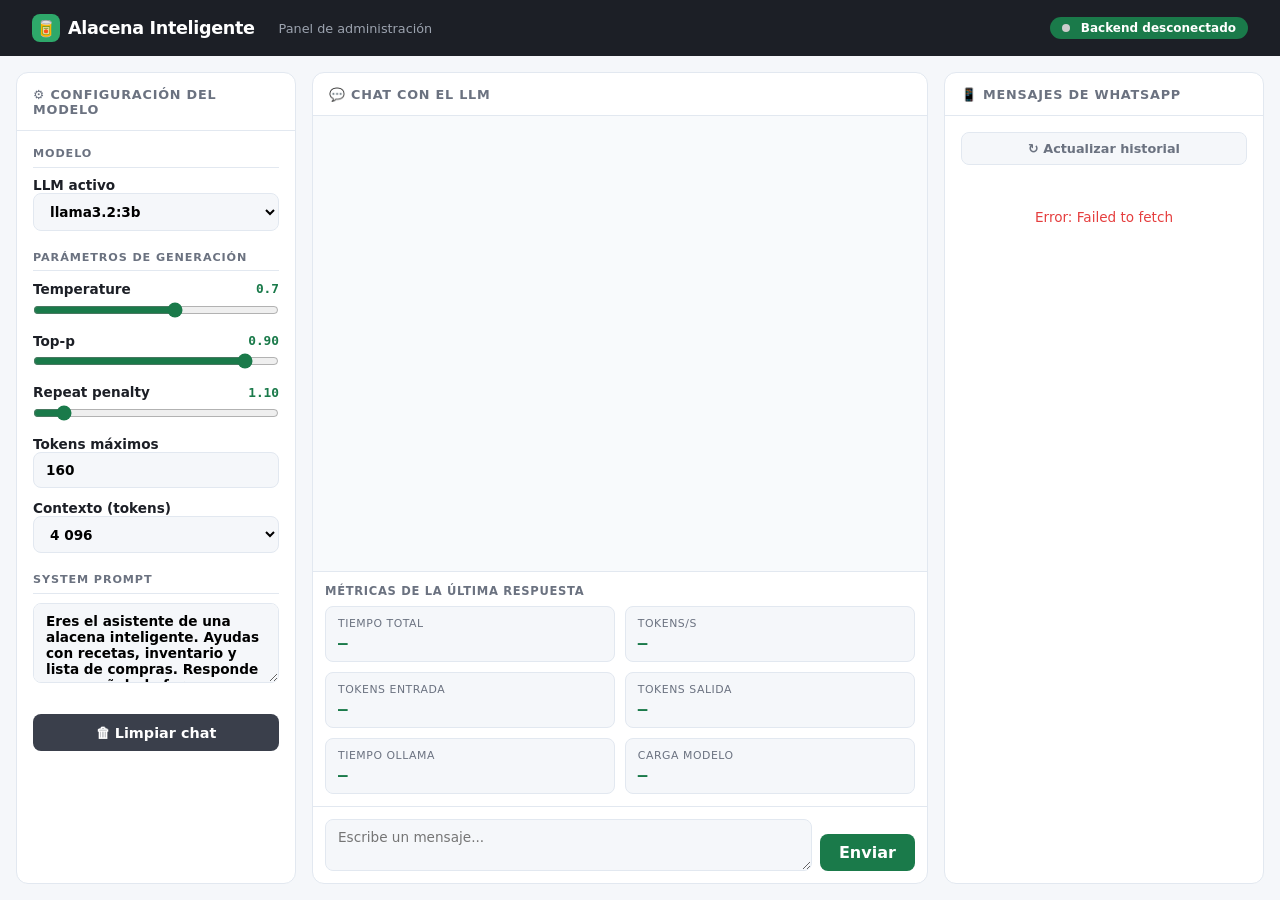
==== frontend/admin.html @ 69318271 "fronted" ====
<!DOCTYPE html>
<html lang="es">
<head>
  <meta charset="UTF-8" />
  <meta name="viewport" content="width=device-width, initial-scale=1.0" />
  <title>Alacena Inteligente — Panel Admin</title>
  <style>
    :root {
      --verde: #1a7a4a;
      --verde-claro: #e6f4ed;
      --verde-mid: #2ea86a;
      --gris-oscuro: #1c1f26;
      --gris-medio: #3a3f4b;
      --gris-borde: #e2e8f0;
      --fondo: #f5f7fa;
      --blanco: #ffffff;
      --texto: #1c1f26;
      --muted: #6b7280;
      --rojo: #e53e3e;
      --amarillo: #f6ad55;
      --azul: #3b82f6;
      --font: 'Segoe UI', system-ui, sans-serif;
      --mono: 'Cascadia Code', 'Consolas', monospace;
    }

    * { box-sizing: border-box; margin: 0; padding: 0; }

    body {
      font-family: var(--font);
      background: var(--fondo);
      color: var(--texto);
      min-height: 100vh;
    }

    /* ── HEADER ── */
    header {
      background: var(--gris-oscuro);
      color: #fff;
      padding: 0 2rem;
      height: 56px;
      display: flex;
      align-items: center;
      gap: 1rem;
      position: sticky;
      top: 0;
      z-index: 100;
    }

    .logo {
      font-size: 1.1rem;
      font-weight: 700;
      letter-spacing: -.02em;
      display: flex;
      align-items: center;
      gap: .5rem;
    }

    .logo-icon {
      width: 28px;
      height: 28px;
      background: var(--verde-mid);
      border-radius: 8px;
      display: flex;
      align-items: center;
      justify-content: center;
      font-size: 16px;
    }

    .header-badge {
      margin-left: auto;
      font-size: .75rem;
      background: var(--verde);
      padding: .25rem .75rem;
      border-radius: 20px;
      font-weight: 600;
    }

    /* ── LAYOUT ── */
    .shell {
      display: grid;
      grid-template-columns: 280px 1fr 320px;
      gap: 1rem;
      padding: 1rem;
      max-width: 1600px;
      margin: 0 auto;
      min-height: calc(100vh - 56px);
    }

    /* ── PANEL GENÉRICO ── */
    .panel {
      background: var(--blanco);
      border: 1px solid var(--gris-borde);
      border-radius: 12px;
      overflow: hidden;
      display: flex;
      flex-direction: column;
    }

    .panel-header {
      padding: .85rem 1rem;
      border-bottom: 1px solid var(--gris-borde);
      font-size: .8rem;
      font-weight: 700;
      text-transform: uppercase;
      letter-spacing: .06em;
      color: var(--muted);
      display: flex;
      align-items: center;
      gap: .5rem;
    }

    .panel-body { padding: 1rem; flex: 1; overflow-y: auto; }

    /* ── CONFIGURACIÓN ── */
    .config-section { margin-bottom: 1.25rem; }

    .config-section h3 {
      font-size: .7rem;
      text-transform: uppercase;
      letter-spacing: .08em;
      color: var(--muted);
      margin-bottom: .6rem;
      padding-bottom: .4rem;
      border-bottom: 1px solid var(--gris-borde);
    }

    label {
      display: block;
      margin-bottom: .75rem;
      font-size: .85rem;
      font-weight: 600;
    }

    .label-row {
      display: flex;
      justify-content: space-between;
      align-items: center;
      margin-bottom: .3rem;
    }

    .label-val {
      font-family: var(--mono);
      font-size: .8rem;
      color: var(--verde);
      font-weight: 700;
    }

    input[type="range"] {
      width: 100%;
      accent-color: var(--verde);
      cursor: pointer;
    }

    select, input[type="number"], textarea {
      width: 100%;
      padding: .55rem .75rem;
      border: 1px solid var(--gris-borde);
      border-radius: 8px;
      font: inherit;
      font-size: .85rem;
      background: var(--fondo);
    }

    select:focus, input:focus, textarea:focus {
      outline: 2px solid var(--verde);
      outline-offset: 1px;
    }

    textarea { resize: vertical; min-height: 80px; }

    .btn {
      width: 100%;
      padding: .65rem;
      border: none;
      border-radius: 8px;
      font: inherit;
      font-size: .9rem;
      font-weight: 700;
      cursor: pointer;
      transition: opacity .15s;
    }
    .btn:disabled { opacity: .5; cursor: not-allowed; }
    .btn-green { background: var(--verde); color: #fff; }
    .btn-dark  { background: var(--gris-medio); color: #fff; margin-top: .5rem; }
    .btn:not(:disabled):hover { opacity: .88; }

    /* ── CHAT ── */
    .chat-area {
      flex: 1;
      overflow-y: auto;
      padding: .75rem;
      background: #f8fafc;
      display: flex;
      flex-direction: column;
      gap: .75rem;
      min-height: 400px;
    }

    .bubble {
      max-width: 85%;
      padding: .7rem 1rem;
      border-radius: 12px;
      font-size: .9rem;
      line-height: 1.5;
      white-space: pre-wrap;
    }

    .bubble-user {
      align-self: flex-end;
      background: var(--verde);
      color: #fff;
      border-bottom-right-radius: 4px;
    }

    .bubble-assistant {
      align-self: flex-start;
      background: var(--blanco);
      border: 1px solid var(--gris-borde);
      border-bottom-left-radius: 4px;
    }

    .bubble-error {
      align-self: flex-start;
      background: #fff5f5;
      border: 1px solid #fed7d7;
      color: var(--rojo);
    }

    .bubble-label {
      font-size: .7rem;
      font-weight: 700;
      margin-bottom: .3rem;
      opacity: .7;
    }

    .chat-form {
      padding: .75rem;
      border-top: 1px solid var(--gris-borde);
      display: flex;
      gap: .5rem;
    }

    .chat-form textarea {
      flex: 1;
      min-height: 44px;
      max-height: 120px;
    }

    .chat-form button {
      align-self: flex-end;
      padding: .55rem 1.2rem;
      border: none;
      border-radius: 8px;
      background: var(--verde);
      color: #fff;
      font: inherit;
      font-weight: 700;
      cursor: pointer;
      white-space: nowrap;
    }
    .chat-form button:disabled { opacity: .5; cursor: not-allowed; }

    /* ── MÉTRICAS ── */
    .metrics-grid {
      display: grid;
      grid-template-columns: 1fr 1fr;
      gap: .6rem;
      margin-top: .5rem;
    }

    .metric-card {
      background: var(--fondo);
      border: 1px solid var(--gris-borde);
      border-radius: 8px;
      padding: .6rem .75rem;
    }

    .metric-label {
      font-size: .68rem;
      text-transform: uppercase;
      letter-spacing: .05em;
      color: var(--muted);
      margin-bottom: .2rem;
    }

    .metric-val {
      font-family: var(--mono);
      font-size: 1rem;
      font-weight: 700;
      color: var(--verde);
    }

    /* ── WHATSAPP PANEL ── */
    .wa-list {
      display: flex;
      flex-direction: column;
      gap: .6rem;
    }

    .wa-item {
      border: 1px solid var(--gris-borde);
      border-radius: 10px;
      overflow: hidden;
      font-size: .83rem;
    }

    .wa-user {
      background: var(--verde-claro);
      padding: .55rem .75rem;
      border-bottom: 1px solid var(--gris-borde);
    }

    .wa-user strong { color: var(--verde); font-size: .7rem; text-transform: uppercase; letter-spacing: .05em; }

    .wa-bot {
      background: var(--blanco);
      padding: .55rem .75rem;
      color: var(--muted);
      line-height: 1.4;
    }

    .wa-bot strong { color: var(--azul); font-size: .7rem; text-transform: uppercase; letter-spacing: .05em; display: block; margin-bottom: .2rem; }

    .wa-empty {
      text-align: center;
      color: var(--muted);
      font-size: .85rem;
      padding: 2rem 1rem;
    }

    .wa-refresh {
      width: 100%;
      padding: .5rem;
      border: 1px solid var(--gris-borde);
      border-radius: 8px;
      background: var(--fondo);
      font: inherit;
      font-size: .8rem;
      cursor: pointer;
      margin-bottom: .75rem;
      font-weight: 600;
      color: var(--muted);
    }
    .wa-refresh:hover { background: var(--verde-claro); color: var(--verde); }

    .status-dot {
      width: 8px;
      height: 8px;
      border-radius: 50%;
      background: #ccc;
      display: inline-block;
      margin-right: .4rem;
    }
    .status-dot.on { background: #48bb78; }

    .thinking {
      align-self: flex-start;
      font-size: .8rem;
      color: var(--muted);
      padding: .5rem .75rem;
      background: var(--blanco);
      border: 1px solid var(--gris-borde);
      border-radius: 12px;
      border-bottom-left-radius: 4px;
      animation: pulse 1.2s ease-in-out infinite;
    }

    @keyframes pulse { 0%,100%{opacity:1} 50%{opacity:.4} }

    @media (max-width: 1100px) {
      .shell { grid-template-columns: 240px 1fr; }
      .wa-panel { display: none; }
    }
    @media (max-width: 720px) {
      .shell { grid-template-columns: 1fr; }
      .config-panel { display: none; }
    }
  </style>
</head>
<body>

<header>
  <div class="logo">
    <div class="logo-icon">🥫</div>
    Alacena Inteligente
  </div>
  <span style="font-size:.8rem;color:#9ca3af;margin-left:.5rem;">Panel de administración</span>
  <div class="header-badge">
    <span class="status-dot on" id="statusDot"></span>
    <span id="statusText">Conectado</span>
  </div>
</header>

<div class="shell">

  <!-- ── COL 1: CONFIGURACIÓN ── -->
  <div class="panel config-panel">
    <div class="panel-header">⚙️ Configuración del modelo</div>
    <div class="panel-body">

      <div class="config-section">
        <h3>Modelo</h3>
        <label>
          LLM activo
          <select id="model">
            <option value="llama3.2:3b">llama3.2:3b</option>
            <option value="gemma3:4b">gemma3:4b</option>
            <option value="qwen2.5:7b">qwen2.5:7b</option>
            <option value="mistral:7b">mistral:7b</option>
            <option value="phi4-mini">phi4-mini</option>
            <option value="tinyllama:1.1b-chat-v1-q8_0">tinyllama 1.1b</option>
          </select>
        </label>
      </div>

      <div class="config-section">
        <h3>Parámetros de generación</h3>

        <label>
          <div class="label-row">
            <span>Temperature</span>
            <span class="label-val" id="tempVal">0.7</span>
          </div>
          <input type="range" id="temperature" min="0" max="1.2" step="0.05" value="0.7"
            oninput="document.getElementById('tempVal').textContent=parseFloat(this.value).toFixed(2)">
        </label>

        <label>
          <div class="label-row">
            <span>Top-p</span>
            <span class="label-val" id="topPVal">0.90</span>
          </div>
          <input type="range" id="top_p" min="0.1" max="1" step="0.05" value="0.9"
            oninput="document.getElementById('topPVal').textContent=parseFloat(this.value).toFixed(2)">
        </label>

        <label>
          <div class="label-row">
            <span>Repeat penalty</span>
            <span class="label-val" id="rpVal">1.10</span>
          </div>
          <input type="range" id="repeat_penalty" min="1" max="2" step="0.05" value="1.1"
            oninput="document.getElementById('rpVal').textContent=parseFloat(this.value).toFixed(2)">
        </label>

        <label>
          Tokens máximos
          <input type="number" id="num_predict" min="20" max="1000" step="10" value="160">
        </label>

        <label>
          Contexto (tokens)
          <select id="num_ctx">
            <option value="2048">2 048</option>
            <option value="4096" selected>4 096</option>
            <option value="8192">8 192</option>
          </select>
        </label>
      </div>

      <div class="config-section">
        <h3>System prompt</h3>
        <label>
          <textarea id="system_prompt">Eres el asistente de una alacena inteligente. Ayudas con recetas, inventario y lista de compras. Responde en español, de forma amigable y concisa.</textarea>
        </label>
      </div>

      <button class="btn btn-dark" onclick="clearChat()">🗑 Limpiar chat</button>
    </div>
  </div>

  <!-- ── COL 2: CHAT ── -->
  <div class="panel">
    <div class="panel-header">💬 Chat con el LLM</div>

    <div class="chat-area" id="chatArea"></div>

    <!-- MÉTRICAS -->
    <div style="padding:.75rem;border-top:1px solid var(--gris-borde);">
      <div style="font-size:.72rem;font-weight:700;text-transform:uppercase;letter-spacing:.06em;color:var(--muted);margin-bottom:.5rem;">Métricas de la última respuesta</div>
      <div class="metrics-grid" id="metricsGrid">
        <div class="metric-card"><div class="metric-label">Tiempo total</div><div class="metric-val" id="m-total">—</div></div>
        <div class="metric-card"><div class="metric-label">Tokens/s</div><div class="metric-val" id="m-tps">—</div></div>
        <div class="metric-card"><div class="metric-label">Tokens entrada</div><div class="metric-val" id="m-in">—</div></div>
        <div class="metric-card"><div class="metric-label">Tokens salida</div><div class="metric-val" id="m-out">—</div></div>
        <div class="metric-card"><div class="metric-label">Tiempo Ollama</div><div class="metric-val" id="m-ollama">—</div></div>
        <div class="metric-card"><div class="metric-label">Carga modelo</div><div class="metric-val" id="m-load">—</div></div>
      </div>
    </div>

    <form class="chat-form" id="chatForm">
      <textarea id="msgInput" placeholder="Escribe un mensaje..." rows="2"></textarea>
      <button type="submit" id="sendBtn">Enviar</button>
    </form>
  </div>

  <!-- ── COL 3: WHATSAPP ── -->
  <div class="panel wa-panel">
    <div class="panel-header">📱 Mensajes de WhatsApp</div>
    <div class="panel-body">
      <button class="wa-refresh" onclick="loadWhatsappHistory()">↻ Actualizar historial</button>
      <div class="wa-list" id="waList">
        <div class="wa-empty">Cargando mensajes...</div>
      </div>
    </div>
  </div>

</div>

<script>
const BACKEND = 'http://127.0.0.1:8000';

// ── CHAT ──────────────────────────────────────────────
const chatArea = document.getElementById('chatArea');
const sendBtn  = document.getElementById('sendBtn');
const chatForm = document.getElementById('chatForm');
const msgInput = document.getElementById('msgInput');

function addBubble(role, text, type) {
  const wrap = document.createElement('div');
  wrap.className = `bubble bubble-${type}`;
  const label = document.createElement('div');
  label.className = 'bubble-label';
  label.textContent = role;
  wrap.appendChild(label);
  wrap.appendChild(document.createTextNode(text));
  chatArea.appendChild(wrap);
  chatArea.scrollTop = chatArea.scrollHeight;
  return wrap;
}

function addThinking() {
  const el = document.createElement('div');
  el.className = 'thinking';
  el.textContent = 'Generando respuesta...';
  el.id = 'thinking';
  chatArea.appendChild(el);
  chatArea.scrollTop = chatArea.scrollHeight;
}

function removeThinking() {
  const el = document.getElementById('thinking');
  if (el) el.remove();
}

function updateMetrics(m) {
  document.getElementById('m-total').textContent  = m.wall_time_s.toFixed(2) + ' s';
  document.getElementById('m-tps').textContent    = m.tokens_per_second.toFixed(1);
  document.getElementById('m-in').textContent     = m.prompt_eval_count;
  document.getElementById('m-out').textContent    = m.eval_count;
  document.getElementById('m-ollama').textContent = m.total_duration_s.toFixed(2) + ' s';
  document.getElementById('m-load').textContent   = m.load_duration_s.toFixed(2) + ' s';
}

function getConfig() {
  return {
    model:          document.getElementById('model').value,
    temperature:    parseFloat(document.getElementById('temperature').value),
    top_p:          parseFloat(document.getElementById('top_p').value),
    num_predict:    parseInt(document.getElementById('num_predict').value),
    num_ctx:        parseInt(document.getElementById('num_ctx').value),
    repeat_penalty: parseFloat(document.getElementById('repeat_penalty').value),
    system_prompt:  document.getElementById('system_prompt').value,
  };
}

chatForm.addEventListener('submit', async (e) => {
  e.preventDefault();
  const msg = msgInput.value.trim();
  if (!msg) return;

  addBubble('Tú', msg, 'user');
  msgInput.value = '';
  sendBtn.disabled = true;
  sendBtn.textContent = '...';
  addThinking();

  try {
    const res = await fetch(`${BACKEND}/chat`, {
      method: 'POST',
      headers: { 'Content-Type': 'application/json' },
      body: JSON.stringify({ message: msg, ...getConfig() })
    });

    const data = await res.json();
    removeThinking();

    if (!res.ok) throw new Error(data.detail || 'Error del backend');

    addBubble(`Modelo (${data.model})`, data.reply, 'assistant');
    updateMetrics(data.metrics);

  } catch (err) {
    removeThinking();
    addBubble('Error', err.message, 'error');
  } finally {
    sendBtn.disabled = false;
    sendBtn.textContent = 'Enviar';
  }
});

msgInput.addEventListener('keydown', (e) => {
  if (e.key === 'Enter' && !e.shiftKey) {
    e.preventDefault();
    chatForm.dispatchEvent(new Event('submit'));
  }
});

function clearChat() {
  chatArea.innerHTML = '';
}

// ── WHATSAPP HISTORIAL ────────────────────────────────
async function loadWhatsappHistory() {
  const list = document.getElementById('waList');
  list.innerHTML = '<div class="wa-empty">Cargando...</div>';

  try {
    const res  = await fetch(`${BACKEND}/chat/historial`);
    const data = await res.json();

    if (!data.mensajes || data.mensajes.length === 0) {
      list.innerHTML = '<div class="wa-empty">No hay mensajes de WhatsApp aún.</div>';
      return;
    }

    list.innerHTML = '';
    // Mostrar los últimos 20 mensajes, más recientes primero
    const msgs = [...data.mensajes].reverse().slice(0, 20);
    msgs.forEach(m => {
      const item = document.createElement('div');
      item.className = 'wa-item';
      item.innerHTML = `
        <div class="wa-user">
          <strong>👤 Usuario</strong>
          <div style="margin-top:.2rem">${escHtml(m.mensaje)}</div>
        </div>
        <div class="wa-bot">
          <strong>🤖 Bot</strong>
          ${m.respuesta ? escHtml(m.respuesta) : '<em style="opacity:.5">Sin respuesta registrada</em>'}
        </div>
      `;
      list.appendChild(item);
    });

  } catch (err) {
    list.innerHTML = `<div class="wa-empty" style="color:var(--rojo)">Error: ${err.message}</div>`;
  }
}

function escHtml(t) {
  return String(t)
    .replace(/&/g,'&amp;').replace(/</g,'&lt;')
    .replace(/>/g,'&gt;').replace(/\n/g,'<br>');
}

// ── INIT ──────────────────────────────────────────────
loadWhatsappHistory();
setInterval(loadWhatsappHistory, 15000); // refresca cada 15s

// Verificar conexión con backend
async function checkStatus() {
  const dot  = document.getElementById('statusDot');
  const text = document.getElementById('statusText');
  try {
    await fetch(`${BACKEND}/`);
    dot.classList.add('on');
    text.textContent = 'Backend conectado';
  } catch {
    dot.classList.remove('on');
    text.textContent = 'Backend desconectado';
  }
}
checkStatus();
setInterval(checkStatus, 10000);
</script>
</body>
</html>
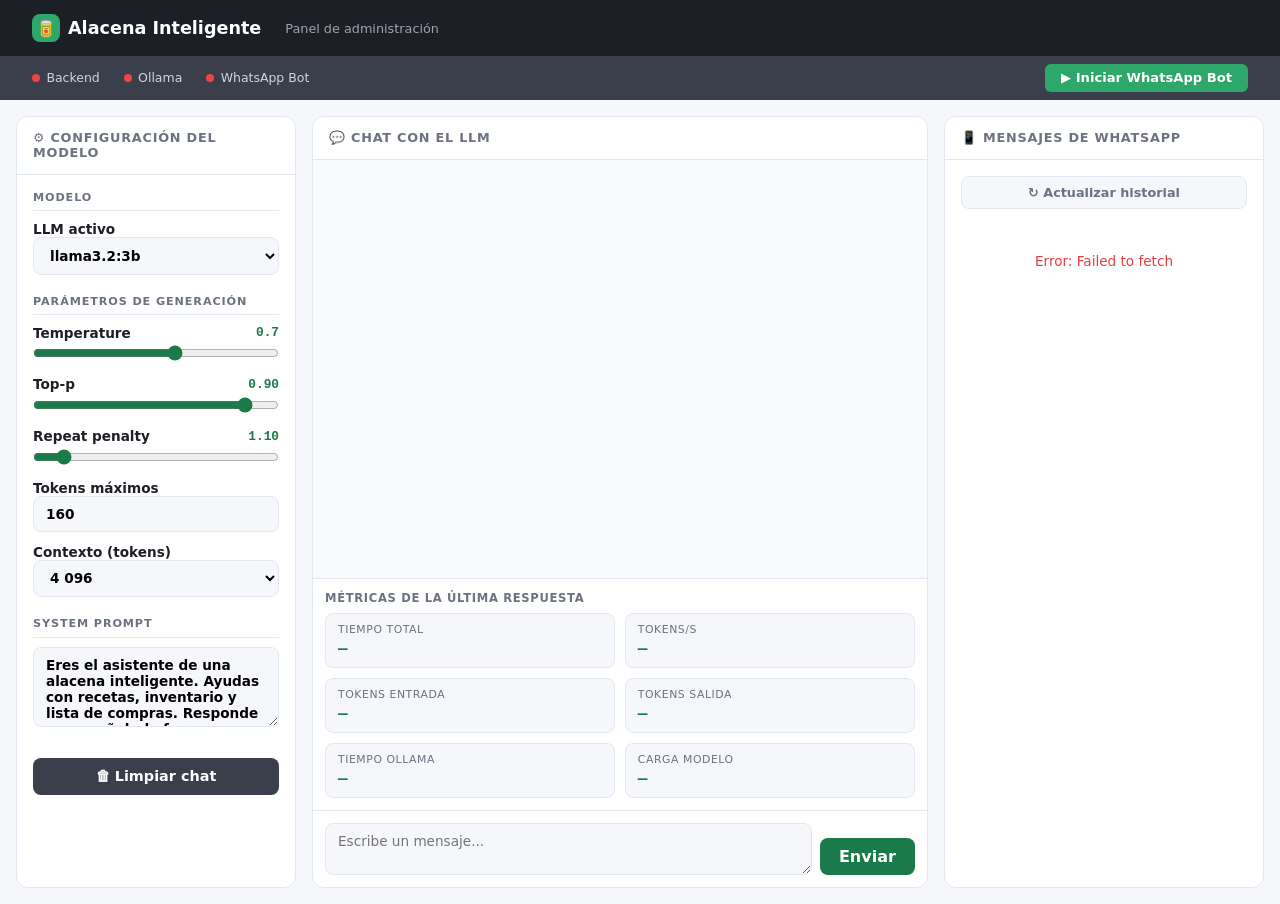
==== commit bec9cc9a: "act main e admin" ====
--- a/frontend/admin.html
+++ b/frontend/admin.html
@@ -6,402 +6,126 @@
   <title>Alacena Inteligente — Panel Admin</title>
   <style>
     :root {
-      --verde: #1a7a4a;
-      --verde-claro: #e6f4ed;
-      --verde-mid: #2ea86a;
-      --gris-oscuro: #1c1f26;
-      --gris-medio: #3a3f4b;
-      --gris-borde: #e2e8f0;
-      --fondo: #f5f7fa;
-      --blanco: #ffffff;
-      --texto: #1c1f26;
-      --muted: #6b7280;
-      --rojo: #e53e3e;
-      --amarillo: #f6ad55;
-      --azul: #3b82f6;
+      --verde: #1a7a4a; --verde-claro: #e6f4ed; --verde-mid: #2ea86a;
+      --gris-oscuro: #1c1f26; --gris-medio: #3a3f4b; --gris-borde: #e2e8f0;
+      --fondo: #f5f7fa; --blanco: #ffffff; --texto: #1c1f26; --muted: #6b7280;
+      --rojo: #e53e3e; --azul: #3b82f6;
       --font: 'Segoe UI', system-ui, sans-serif;
       --mono: 'Cascadia Code', 'Consolas', monospace;
     }
-
     * { box-sizing: border-box; margin: 0; padding: 0; }
-
-    body {
-      font-family: var(--font);
-      background: var(--fondo);
-      color: var(--texto);
-      min-height: 100vh;
-    }
-
-    /* ── HEADER ── */
+    body { font-family: var(--font); background: var(--fondo); color: var(--texto); min-height: 100vh; }
+
     header {
-      background: var(--gris-oscuro);
-      color: #fff;
-      padding: 0 2rem;
-      height: 56px;
-      display: flex;
-      align-items: center;
-      gap: 1rem;
-      position: sticky;
-      top: 0;
-      z-index: 100;
-    }
-
-    .logo {
-      font-size: 1.1rem;
-      font-weight: 700;
-      letter-spacing: -.02em;
-      display: flex;
-      align-items: center;
-      gap: .5rem;
-    }
-
-    .logo-icon {
-      width: 28px;
-      height: 28px;
-      background: var(--verde-mid);
-      border-radius: 8px;
-      display: flex;
-      align-items: center;
-      justify-content: center;
-      font-size: 16px;
-    }
-
-    .header-badge {
-      margin-left: auto;
-      font-size: .75rem;
-      background: var(--verde);
-      padding: .25rem .75rem;
-      border-radius: 20px;
-      font-weight: 600;
-    }
-
-    /* ── LAYOUT ── */
+      background: var(--gris-oscuro); color: #fff; padding: 0 2rem;
+      height: 56px; display: flex; align-items: center; gap: 1rem;
+      position: sticky; top: 0; z-index: 100;
+    }
+    .logo { font-size: 1.1rem; font-weight: 700; display: flex; align-items: center; gap: .5rem; }
+    .logo-icon { width: 28px; height: 28px; background: var(--verde-mid); border-radius: 8px; display: flex; align-items: center; justify-content: center; font-size: 16px; }
+
+    /* STATUS BAR */
+    .status-bar {
+      background: var(--gris-medio); padding: .5rem 2rem;
+      display: flex; align-items: center; gap: 1.5rem; flex-wrap: wrap;
+    }
+    .svc { display: flex; align-items: center; gap: .4rem; font-size: .78rem; color: #d1d5db; }
+    .dot { width: 8px; height: 8px; border-radius: 50%; background: #4b5563; }
+    .dot.on { background: #48bb78; }
+    .dot.off { background: #ef4444; }
+
+    .btn-start {
+      margin-left: auto; padding: .4rem 1rem; border: none; border-radius: 6px;
+      font: inherit; font-size: .82rem; font-weight: 700; cursor: pointer;
+      transition: opacity .15s;
+    }
+    .btn-start.start { background: var(--verde-mid); color: #fff; }
+    .btn-start.stop  { background: var(--rojo); color: #fff; }
+    .btn-start:disabled { opacity: .5; cursor: not-allowed; }
+
     .shell {
-      display: grid;
-      grid-template-columns: 280px 1fr 320px;
-      gap: 1rem;
-      padding: 1rem;
-      max-width: 1600px;
-      margin: 0 auto;
-      min-height: calc(100vh - 56px);
-    }
-
-    /* ── PANEL GENÉRICO ── */
-    .panel {
-      background: var(--blanco);
-      border: 1px solid var(--gris-borde);
-      border-radius: 12px;
-      overflow: hidden;
-      display: flex;
-      flex-direction: column;
-    }
-
-    .panel-header {
-      padding: .85rem 1rem;
-      border-bottom: 1px solid var(--gris-borde);
-      font-size: .8rem;
-      font-weight: 700;
-      text-transform: uppercase;
-      letter-spacing: .06em;
-      color: var(--muted);
-      display: flex;
-      align-items: center;
-      gap: .5rem;
-    }
-
+      display: grid; grid-template-columns: 280px 1fr 320px;
+      gap: 1rem; padding: 1rem; max-width: 1600px; margin: 0 auto;
+      min-height: calc(100vh - 96px);
+    }
+    .panel { background: var(--blanco); border: 1px solid var(--gris-borde); border-radius: 12px; overflow: hidden; display: flex; flex-direction: column; }
+    .panel-header { padding: .85rem 1rem; border-bottom: 1px solid var(--gris-borde); font-size: .8rem; font-weight: 700; text-transform: uppercase; letter-spacing: .06em; color: var(--muted); display: flex; align-items: center; gap: .5rem; }
     .panel-body { padding: 1rem; flex: 1; overflow-y: auto; }
 
-    /* ── CONFIGURACIÓN ── */
     .config-section { margin-bottom: 1.25rem; }
-
-    .config-section h3 {
-      font-size: .7rem;
-      text-transform: uppercase;
-      letter-spacing: .08em;
-      color: var(--muted);
-      margin-bottom: .6rem;
-      padding-bottom: .4rem;
-      border-bottom: 1px solid var(--gris-borde);
-    }
-
-    label {
-      display: block;
-      margin-bottom: .75rem;
-      font-size: .85rem;
-      font-weight: 600;
-    }
-
-    .label-row {
-      display: flex;
-      justify-content: space-between;
-      align-items: center;
-      margin-bottom: .3rem;
-    }
-
-    .label-val {
-      font-family: var(--mono);
-      font-size: .8rem;
-      color: var(--verde);
-      font-weight: 700;
-    }
-
-    input[type="range"] {
-      width: 100%;
-      accent-color: var(--verde);
-      cursor: pointer;
-    }
-
-    select, input[type="number"], textarea {
-      width: 100%;
-      padding: .55rem .75rem;
-      border: 1px solid var(--gris-borde);
-      border-radius: 8px;
-      font: inherit;
-      font-size: .85rem;
-      background: var(--fondo);
-    }
-
-    select:focus, input:focus, textarea:focus {
-      outline: 2px solid var(--verde);
-      outline-offset: 1px;
-    }
-
+    .config-section h3 { font-size: .7rem; text-transform: uppercase; letter-spacing: .08em; color: var(--muted); margin-bottom: .6rem; padding-bottom: .4rem; border-bottom: 1px solid var(--gris-borde); }
+    label { display: block; margin-bottom: .75rem; font-size: .85rem; font-weight: 600; }
+    .label-row { display: flex; justify-content: space-between; align-items: center; margin-bottom: .3rem; }
+    .label-val { font-family: var(--mono); font-size: .8rem; color: var(--verde); font-weight: 700; }
+    input[type="range"] { width: 100%; accent-color: var(--verde); cursor: pointer; }
+    select, input[type="number"], textarea { width: 100%; padding: .55rem .75rem; border: 1px solid var(--gris-borde); border-radius: 8px; font: inherit; font-size: .85rem; background: var(--fondo); }
+    select:focus, input:focus, textarea:focus { outline: 2px solid var(--verde); outline-offset: 1px; }
     textarea { resize: vertical; min-height: 80px; }
 
-    .btn {
-      width: 100%;
-      padding: .65rem;
-      border: none;
-      border-radius: 8px;
-      font: inherit;
-      font-size: .9rem;
-      font-weight: 700;
-      cursor: pointer;
-      transition: opacity .15s;
-    }
+    .btn { width: 100%; padding: .65rem; border: none; border-radius: 8px; font: inherit; font-size: .9rem; font-weight: 700; cursor: pointer; transition: opacity .15s; }
     .btn:disabled { opacity: .5; cursor: not-allowed; }
     .btn-green { background: var(--verde); color: #fff; }
     .btn-dark  { background: var(--gris-medio); color: #fff; margin-top: .5rem; }
     .btn:not(:disabled):hover { opacity: .88; }
 
-    /* ── CHAT ── */
-    .chat-area {
-      flex: 1;
-      overflow-y: auto;
-      padding: .75rem;
-      background: #f8fafc;
-      display: flex;
-      flex-direction: column;
-      gap: .75rem;
-      min-height: 400px;
-    }
-
-    .bubble {
-      max-width: 85%;
-      padding: .7rem 1rem;
-      border-radius: 12px;
-      font-size: .9rem;
-      line-height: 1.5;
-      white-space: pre-wrap;
-    }
-
-    .bubble-user {
-      align-self: flex-end;
-      background: var(--verde);
-      color: #fff;
-      border-bottom-right-radius: 4px;
-    }
-
-    .bubble-assistant {
-      align-self: flex-start;
-      background: var(--blanco);
-      border: 1px solid var(--gris-borde);
-      border-bottom-left-radius: 4px;
-    }
-
-    .bubble-error {
-      align-self: flex-start;
-      background: #fff5f5;
-      border: 1px solid #fed7d7;
-      color: var(--rojo);
-    }
-
-    .bubble-label {
-      font-size: .7rem;
-      font-weight: 700;
-      margin-bottom: .3rem;
-      opacity: .7;
-    }
-
-    .chat-form {
-      padding: .75rem;
-      border-top: 1px solid var(--gris-borde);
-      display: flex;
-      gap: .5rem;
-    }
-
-    .chat-form textarea {
-      flex: 1;
-      min-height: 44px;
-      max-height: 120px;
-    }
-
-    .chat-form button {
-      align-self: flex-end;
-      padding: .55rem 1.2rem;
-      border: none;
-      border-radius: 8px;
-      background: var(--verde);
-      color: #fff;
-      font: inherit;
-      font-weight: 700;
-      cursor: pointer;
-      white-space: nowrap;
-    }
+    .chat-area { flex: 1; overflow-y: auto; padding: .75rem; background: #f8fafc; display: flex; flex-direction: column; gap: .75rem; min-height: 400px; }
+    .bubble { max-width: 85%; padding: .7rem 1rem; border-radius: 12px; font-size: .9rem; line-height: 1.5; white-space: pre-wrap; }
+    .bubble-user { align-self: flex-end; background: var(--verde); color: #fff; border-bottom-right-radius: 4px; }
+    .bubble-assistant { align-self: flex-start; background: var(--blanco); border: 1px solid var(--gris-borde); border-bottom-left-radius: 4px; }
+    .bubble-error { align-self: flex-start; background: #fff5f5; border: 1px solid #fed7d7; color: var(--rojo); }
+    .bubble-label { font-size: .7rem; font-weight: 700; margin-bottom: .3rem; opacity: .7; }
+
+    .chat-form { padding: .75rem; border-top: 1px solid var(--gris-borde); display: flex; gap: .5rem; }
+    .chat-form textarea { flex: 1; min-height: 44px; max-height: 120px; }
+    .chat-form button { align-self: flex-end; padding: .55rem 1.2rem; border: none; border-radius: 8px; background: var(--verde); color: #fff; font: inherit; font-weight: 700; cursor: pointer; white-space: nowrap; }
     .chat-form button:disabled { opacity: .5; cursor: not-allowed; }
 
-    /* ── MÉTRICAS ── */
-    .metrics-grid {
-      display: grid;
-      grid-template-columns: 1fr 1fr;
-      gap: .6rem;
-      margin-top: .5rem;
-    }
-
-    .metric-card {
-      background: var(--fondo);
-      border: 1px solid var(--gris-borde);
-      border-radius: 8px;
-      padding: .6rem .75rem;
-    }
-
-    .metric-label {
-      font-size: .68rem;
-      text-transform: uppercase;
-      letter-spacing: .05em;
-      color: var(--muted);
-      margin-bottom: .2rem;
-    }
-
-    .metric-val {
-      font-family: var(--mono);
-      font-size: 1rem;
-      font-weight: 700;
-      color: var(--verde);
-    }
-
-    /* ── WHATSAPP PANEL ── */
-    .wa-list {
-      display: flex;
-      flex-direction: column;
-      gap: .6rem;
-    }
-
-    .wa-item {
-      border: 1px solid var(--gris-borde);
-      border-radius: 10px;
-      overflow: hidden;
-      font-size: .83rem;
-    }
-
-    .wa-user {
-      background: var(--verde-claro);
-      padding: .55rem .75rem;
-      border-bottom: 1px solid var(--gris-borde);
-    }
-
+    .metrics-grid { display: grid; grid-template-columns: 1fr 1fr; gap: .6rem; margin-top: .5rem; }
+    .metric-card { background: var(--fondo); border: 1px solid var(--gris-borde); border-radius: 8px; padding: .6rem .75rem; }
+    .metric-label { font-size: .68rem; text-transform: uppercase; letter-spacing: .05em; color: var(--muted); margin-bottom: .2rem; }
+    .metric-val { font-family: var(--mono); font-size: 1rem; font-weight: 700; color: var(--verde); }
+
+    .wa-list { display: flex; flex-direction: column; gap: .6rem; }
+    .wa-item { border: 1px solid var(--gris-borde); border-radius: 10px; overflow: hidden; font-size: .83rem; }
+    .wa-user { background: var(--verde-claro); padding: .55rem .75rem; border-bottom: 1px solid var(--gris-borde); }
     .wa-user strong { color: var(--verde); font-size: .7rem; text-transform: uppercase; letter-spacing: .05em; }
-
-    .wa-bot {
-      background: var(--blanco);
-      padding: .55rem .75rem;
-      color: var(--muted);
-      line-height: 1.4;
-    }
-
+    .wa-bot { background: var(--blanco); padding: .55rem .75rem; color: var(--muted); line-height: 1.4; }
     .wa-bot strong { color: var(--azul); font-size: .7rem; text-transform: uppercase; letter-spacing: .05em; display: block; margin-bottom: .2rem; }
-
-    .wa-empty {
-      text-align: center;
-      color: var(--muted);
-      font-size: .85rem;
-      padding: 2rem 1rem;
-    }
-
-    .wa-refresh {
-      width: 100%;
-      padding: .5rem;
-      border: 1px solid var(--gris-borde);
-      border-radius: 8px;
-      background: var(--fondo);
-      font: inherit;
-      font-size: .8rem;
-      cursor: pointer;
-      margin-bottom: .75rem;
-      font-weight: 600;
-      color: var(--muted);
-    }
+    .wa-empty { text-align: center; color: var(--muted); font-size: .85rem; padding: 2rem 1rem; }
+    .wa-refresh { width: 100%; padding: .5rem; border: 1px solid var(--gris-borde); border-radius: 8px; background: var(--fondo); font: inherit; font-size: .8rem; cursor: pointer; margin-bottom: .75rem; font-weight: 600; color: var(--muted); }
     .wa-refresh:hover { background: var(--verde-claro); color: var(--verde); }
 
-    .status-dot {
-      width: 8px;
-      height: 8px;
-      border-radius: 50%;
-      background: #ccc;
-      display: inline-block;
-      margin-right: .4rem;
-    }
-    .status-dot.on { background: #48bb78; }
-
-    .thinking {
-      align-self: flex-start;
-      font-size: .8rem;
-      color: var(--muted);
-      padding: .5rem .75rem;
-      background: var(--blanco);
-      border: 1px solid var(--gris-borde);
-      border-radius: 12px;
-      border-bottom-left-radius: 4px;
-      animation: pulse 1.2s ease-in-out infinite;
-    }
-
+    .thinking { align-self: flex-start; font-size: .8rem; color: var(--muted); padding: .5rem .75rem; background: var(--blanco); border: 1px solid var(--gris-borde); border-radius: 12px; border-bottom-left-radius: 4px; animation: pulse 1.2s ease-in-out infinite; }
     @keyframes pulse { 0%,100%{opacity:1} 50%{opacity:.4} }
 
-    @media (max-width: 1100px) {
-      .shell { grid-template-columns: 240px 1fr; }
-      .wa-panel { display: none; }
-    }
-    @media (max-width: 720px) {
-      .shell { grid-template-columns: 1fr; }
-      .config-panel { display: none; }
-    }
+    @media (max-width: 1100px) { .shell { grid-template-columns: 240px 1fr; } .wa-panel { display: none; } }
+    @media (max-width: 720px) { .shell { grid-template-columns: 1fr; } .config-panel { display: none; } }
   </style>
 </head>
 <body>
 
 <header>
-  <div class="logo">
-    <div class="logo-icon">🥫</div>
-    Alacena Inteligente
-  </div>
+  <div class="logo"><div class="logo-icon">🥫</div> Alacena Inteligente</div>
   <span style="font-size:.8rem;color:#9ca3af;margin-left:.5rem;">Panel de administración</span>
-  <div class="header-badge">
-    <span class="status-dot on" id="statusDot"></span>
-    <span id="statusText">Conectado</span>
-  </div>
 </header>
 
+<!-- STATUS BAR -->
+<div class="status-bar">
+  <div class="svc"><span class="dot on" id="dotBackend"></span> Backend</div>
+  <div class="svc"><span class="dot off" id="dotOllama"></span> Ollama</div>
+  <div class="svc"><span class="dot off" id="dotWhatsapp"></span> WhatsApp Bot</div>
+  <button class="btn-start start" id="btnWhatsapp" onclick="toggleWhatsapp()">▶ Iniciar WhatsApp Bot</button>
+</div>
+
 <div class="shell">
 
-  <!-- ── COL 1: CONFIGURACIÓN ── -->
+  <!-- COL 1: CONFIGURACIÓN -->
   <div class="panel config-panel">
     <div class="panel-header">⚙️ Configuración del modelo</div>
     <div class="panel-body">
-
       <div class="config-section">
         <h3>Modelo</h3>
-        <label>
-          LLM activo
+        <label>LLM activo
           <select id="model">
             <option value="llama3.2:3b">llama3.2:3b</option>
             <option value="gemma3:4b">gemma3:4b</option>
@@ -415,41 +139,20 @@
 
       <div class="config-section">
         <h3>Parámetros de generación</h3>
-
         <label>
-          <div class="label-row">
-            <span>Temperature</span>
-            <span class="label-val" id="tempVal">0.7</span>
-          </div>
-          <input type="range" id="temperature" min="0" max="1.2" step="0.05" value="0.7"
-            oninput="document.getElementById('tempVal').textContent=parseFloat(this.value).toFixed(2)">
-        </label>
-
+          <div class="label-row"><span>Temperature</span><span class="label-val" id="tempVal">0.7</span></div>
+          <input type="range" id="temperature" min="0" max="1.2" step="0.05" value="0.7" oninput="document.getElementById('tempVal').textContent=parseFloat(this.value).toFixed(2)">
+        </label>
         <label>
-          <div class="label-row">
-            <span>Top-p</span>
-            <span class="label-val" id="topPVal">0.90</span>
-          </div>
-          <input type="range" id="top_p" min="0.1" max="1" step="0.05" value="0.9"
-            oninput="document.getElementById('topPVal').textContent=parseFloat(this.value).toFixed(2)">
-        </label>
-
+          <div class="label-row"><span>Top-p</span><span class="label-val" id="topPVal">0.90</span></div>
+          <input type="range" id="top_p" min="0.1" max="1" step="0.05" value="0.9" oninput="document.getElementById('topPVal').textContent=parseFloat(this.value).toFixed(2)">
+        </label>
         <label>
-          <div class="label-row">
-            <span>Repeat penalty</span>
-            <span class="label-val" id="rpVal">1.10</span>
-          </div>
-          <input type="range" id="repeat_penalty" min="1" max="2" step="0.05" value="1.1"
-            oninput="document.getElementById('rpVal').textContent=parseFloat(this.value).toFixed(2)">
-        </label>
-
-        <label>
-          Tokens máximos
-          <input type="number" id="num_predict" min="20" max="1000" step="10" value="160">
-        </label>
-
-        <label>
-          Contexto (tokens)
+          <div class="label-row"><span>Repeat penalty</span><span class="label-val" id="rpVal">1.10</span></div>
+          <input type="range" id="repeat_penalty" min="1" max="2" step="0.05" value="1.1" oninput="document.getElementById('rpVal').textContent=parseFloat(this.value).toFixed(2)">
+        </label>
+        <label>Tokens máximos<input type="number" id="num_predict" min="20" max="1000" step="10" value="160"></label>
+        <label>Contexto (tokens)
           <select id="num_ctx">
             <option value="2048">2 048</option>
             <option value="4096" selected>4 096</option>
@@ -460,25 +163,21 @@
 
       <div class="config-section">
         <h3>System prompt</h3>
-        <label>
-          <textarea id="system_prompt">Eres el asistente de una alacena inteligente. Ayudas con recetas, inventario y lista de compras. Responde en español, de forma amigable y concisa.</textarea>
-        </label>
+        <label><textarea id="system_prompt">Eres el asistente de una alacena inteligente. Ayudas con recetas, inventario y lista de compras. Responde en español, de forma amigable y concisa.</textarea></label>
       </div>
 
       <button class="btn btn-dark" onclick="clearChat()">🗑 Limpiar chat</button>
     </div>
   </div>
 
-  <!-- ── COL 2: CHAT ── -->
+  <!-- COL 2: CHAT -->
   <div class="panel">
     <div class="panel-header">💬 Chat con el LLM</div>
-
     <div class="chat-area" id="chatArea"></div>
 
-    <!-- MÉTRICAS -->
     <div style="padding:.75rem;border-top:1px solid var(--gris-borde);">
       <div style="font-size:.72rem;font-weight:700;text-transform:uppercase;letter-spacing:.06em;color:var(--muted);margin-bottom:.5rem;">Métricas de la última respuesta</div>
-      <div class="metrics-grid" id="metricsGrid">
+      <div class="metrics-grid">
         <div class="metric-card"><div class="metric-label">Tiempo total</div><div class="metric-val" id="m-total">—</div></div>
         <div class="metric-card"><div class="metric-label">Tokens/s</div><div class="metric-val" id="m-tps">—</div></div>
         <div class="metric-card"><div class="metric-label">Tokens entrada</div><div class="metric-val" id="m-in">—</div></div>
@@ -494,14 +193,12 @@
     </form>
   </div>
 
-  <!-- ── COL 3: WHATSAPP ── -->
+  <!-- COL 3: WHATSAPP -->
   <div class="panel wa-panel">
     <div class="panel-header">📱 Mensajes de WhatsApp</div>
     <div class="panel-body">
       <button class="wa-refresh" onclick="loadWhatsappHistory()">↻ Actualizar historial</button>
-      <div class="wa-list" id="waList">
-        <div class="wa-empty">Cargando mensajes...</div>
-      </div>
+      <div class="wa-list" id="waList"><div class="wa-empty">Cargando mensajes...</div></div>
     </div>
   </div>
 
@@ -509,6 +206,46 @@
 
 <script>
 const BACKEND = 'http://127.0.0.1:8000';
+let waRunning = false;
+
+// ── STATUS ────────────────────────────────────────────
+async function checkStatus() {
+  try {
+    const res = await fetch(`${BACKEND}/services/status`);
+    const data = await res.json();
+    document.getElementById('dotBackend').className  = 'dot ' + (data.backend  ? 'on' : 'off');
+    document.getElementById('dotOllama').className   = 'dot ' + (data.ollama   ? 'on' : 'off');
+    document.getElementById('dotWhatsapp').className = 'dot ' + (data.whatsapp ? 'on' : 'off');
+    waRunning = data.whatsapp;
+    const btn = document.getElementById('btnWhatsapp');
+    if (waRunning) {
+      btn.textContent = '⏹ Detener WhatsApp Bot';
+      btn.className = 'btn-start stop';
+    } else {
+      btn.textContent = '▶ Iniciar WhatsApp Bot';
+      btn.className = 'btn-start start';
+    }
+  } catch {
+    document.getElementById('dotBackend').className = 'dot off';
+  }
+}
+
+async function toggleWhatsapp() {
+  const btn = document.getElementById('btnWhatsapp');
+  btn.disabled = true;
+  try {
+    if (waRunning) {
+      await fetch(`${BACKEND}/services/whatsapp/stop`, { method: 'POST' });
+    } else {
+      await fetch(`${BACKEND}/services/whatsapp/start`, { method: 'POST' });
+    }
+    setTimeout(checkStatus, 1500);
+  } catch (e) {
+    alert('Error: ' + e.message);
+  } finally {
+    btn.disabled = false;
+  }
+}
 
 // ── CHAT ──────────────────────────────────────────────
 const chatArea = document.getElementById('chatArea');
@@ -526,22 +263,14 @@
   wrap.appendChild(document.createTextNode(text));
   chatArea.appendChild(wrap);
   chatArea.scrollTop = chatArea.scrollHeight;
-  return wrap;
 }
 
 function addThinking() {
   const el = document.createElement('div');
-  el.className = 'thinking';
-  el.textContent = 'Generando respuesta...';
-  el.id = 'thinking';
-  chatArea.appendChild(el);
-  chatArea.scrollTop = chatArea.scrollHeight;
-}
-
-function removeThinking() {
-  const el = document.getElementById('thinking');
-  if (el) el.remove();
-}
+  el.className = 'thinking'; el.textContent = 'Generando respuesta...'; el.id = 'thinking';
+  chatArea.appendChild(el); chatArea.scrollTop = chatArea.scrollHeight;
+}
+function removeThinking() { const el = document.getElementById('thinking'); if (el) el.remove(); }
 
 function updateMetrics(m) {
   document.getElementById('m-total').textContent  = m.wall_time_s.toFixed(2) + ' s';
@@ -554,13 +283,13 @@
 
 function getConfig() {
   return {
-    model:          document.getElementById('model').value,
-    temperature:    parseFloat(document.getElementById('temperature').value),
-    top_p:          parseFloat(document.getElementById('top_p').value),
-    num_predict:    parseInt(document.getElementById('num_predict').value),
-    num_ctx:        parseInt(document.getElementById('num_ctx').value),
+    model: document.getElementById('model').value,
+    temperature: parseFloat(document.getElementById('temperature').value),
+    top_p: parseFloat(document.getElementById('top_p').value),
+    num_predict: parseInt(document.getElementById('num_predict').value),
+    num_ctx: parseInt(document.getElementById('num_ctx').value),
     repeat_penalty: parseFloat(document.getElementById('repeat_penalty').value),
-    system_prompt:  document.getElementById('system_prompt').value,
+    system_prompt: document.getElementById('system_prompt').value,
   };
 }
 
@@ -568,111 +297,71 @@
   e.preventDefault();
   const msg = msgInput.value.trim();
   if (!msg) return;
-
   addBubble('Tú', msg, 'user');
   msgInput.value = '';
-  sendBtn.disabled = true;
-  sendBtn.textContent = '...';
+  sendBtn.disabled = true; sendBtn.textContent = '...';
   addThinking();
-
   try {
-    const res = await fetch(`${BACKEND}/chat`, {
+    const res = await fetch(`${BACKEND}/chat/admin`, {
       method: 'POST',
       headers: { 'Content-Type': 'application/json' },
       body: JSON.stringify({ message: msg, ...getConfig() })
     });
-
     const data = await res.json();
     removeThinking();
-
     if (!res.ok) throw new Error(data.detail || 'Error del backend');
-
     addBubble(`Modelo (${data.model})`, data.reply, 'assistant');
     updateMetrics(data.metrics);
-
   } catch (err) {
     removeThinking();
     addBubble('Error', err.message, 'error');
   } finally {
-    sendBtn.disabled = false;
-    sendBtn.textContent = 'Enviar';
+    sendBtn.disabled = false; sendBtn.textContent = 'Enviar';
   }
 });
 
 msgInput.addEventListener('keydown', (e) => {
-  if (e.key === 'Enter' && !e.shiftKey) {
-    e.preventDefault();
-    chatForm.dispatchEvent(new Event('submit'));
-  }
+  if (e.key === 'Enter' && !e.shiftKey) { e.preventDefault(); chatForm.dispatchEvent(new Event('submit')); }
 });
 
-function clearChat() {
-  chatArea.innerHTML = '';
-}
+function clearChat() { chatArea.innerHTML = ''; }
 
 // ── WHATSAPP HISTORIAL ────────────────────────────────
 async function loadWhatsappHistory() {
   const list = document.getElementById('waList');
   list.innerHTML = '<div class="wa-empty">Cargando...</div>';
-
   try {
     const res  = await fetch(`${BACKEND}/chat/historial`);
     const data = await res.json();
-
     if (!data.mensajes || data.mensajes.length === 0) {
       list.innerHTML = '<div class="wa-empty">No hay mensajes de WhatsApp aún.</div>';
       return;
     }
-
     list.innerHTML = '';
-    // Mostrar los últimos 20 mensajes, más recientes primero
     const msgs = [...data.mensajes].reverse().slice(0, 20);
     msgs.forEach(m => {
       const item = document.createElement('div');
       item.className = 'wa-item';
       item.innerHTML = `
-        <div class="wa-user">
-          <strong>👤 Usuario</strong>
-          <div style="margin-top:.2rem">${escHtml(m.mensaje)}</div>
-        </div>
-        <div class="wa-bot">
-          <strong>🤖 Bot</strong>
-          ${m.respuesta ? escHtml(m.respuesta) : '<em style="opacity:.5">Sin respuesta registrada</em>'}
-        </div>
+        <div class="wa-user"><strong>👤 Usuario</strong><div style="margin-top:.2rem">${escHtml(m.mensaje)}</div></div>
+        <div class="wa-bot"><strong>🤖 Bot</strong>${m.respuesta ? escHtml(m.respuesta) : '<em style="opacity:.5">Sin respuesta registrada</em>'}</div>
       `;
       list.appendChild(item);
     });
-
   } catch (err) {
     list.innerHTML = `<div class="wa-empty" style="color:var(--rojo)">Error: ${err.message}</div>`;
   }
 }
 
 function escHtml(t) {
-  return String(t)
-    .replace(/&/g,'&amp;').replace(/</g,'&lt;')
-    .replace(/>/g,'&gt;').replace(/\n/g,'<br>');
+  return String(t).replace(/&/g,'&amp;').replace(/</g,'&lt;').replace(/>/g,'&gt;').replace(/\n/g,'<br>');
 }
 
 // ── INIT ──────────────────────────────────────────────
+checkStatus();
+setInterval(checkStatus, 8000);
 loadWhatsappHistory();
-setInterval(loadWhatsappHistory, 15000); // refresca cada 15s
-
-// Verificar conexión con backend
-async function checkStatus() {
-  const dot  = document.getElementById('statusDot');
-  const text = document.getElementById('statusText');
-  try {
-    await fetch(`${BACKEND}/`);
-    dot.classList.add('on');
-    text.textContent = 'Backend conectado';
-  } catch {
-    dot.classList.remove('on');
-    text.textContent = 'Backend desconectado';
-  }
-}
-checkStatus();
-setInterval(checkStatus, 10000);
+setInterval(loadWhatsappHistory, 15000);
 </script>
 </body>
 </html>
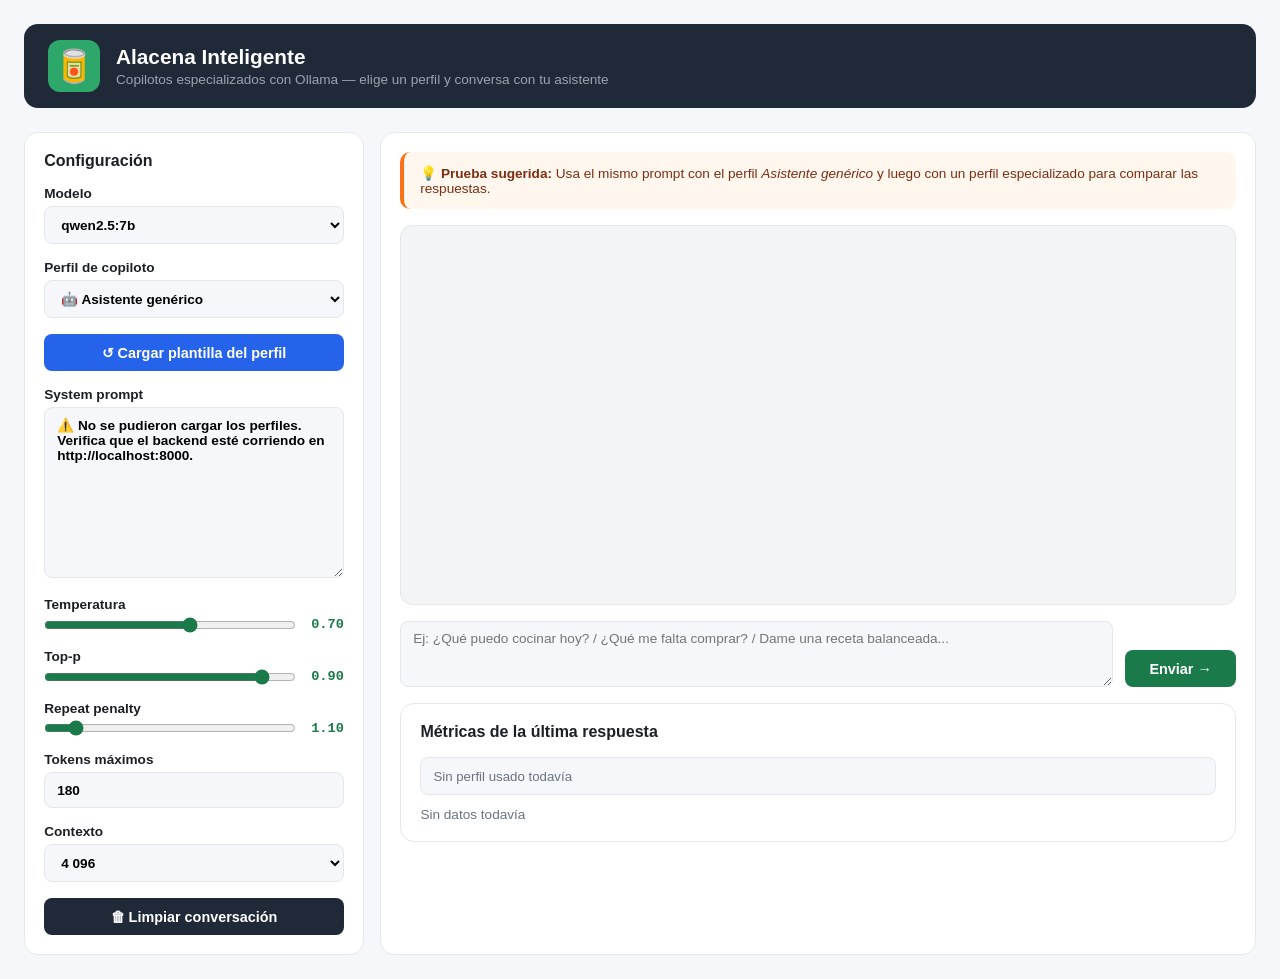
==== commit 30e022dd: "practica 4" ====
--- a/frontend/admin.html
+++ b/frontend/admin.html
@@ -3,365 +3,125 @@
 <head>
   <meta charset="UTF-8" />
   <meta name="viewport" content="width=device-width, initial-scale=1.0" />
-  <title>Alacena Inteligente — Panel Admin</title>
-  <style>
-    :root {
-      --verde: #1a7a4a; --verde-claro: #e6f4ed; --verde-mid: #2ea86a;
-      --gris-oscuro: #1c1f26; --gris-medio: #3a3f4b; --gris-borde: #e2e8f0;
-      --fondo: #f5f7fa; --blanco: #ffffff; --texto: #1c1f26; --muted: #6b7280;
-      --rojo: #e53e3e; --azul: #3b82f6;
-      --font: 'Segoe UI', system-ui, sans-serif;
-      --mono: 'Cascadia Code', 'Consolas', monospace;
-    }
-    * { box-sizing: border-box; margin: 0; padding: 0; }
-    body { font-family: var(--font); background: var(--fondo); color: var(--texto); min-height: 100vh; }
-
-    header {
-      background: var(--gris-oscuro); color: #fff; padding: 0 2rem;
-      height: 56px; display: flex; align-items: center; gap: 1rem;
-      position: sticky; top: 0; z-index: 100;
-    }
-    .logo { font-size: 1.1rem; font-weight: 700; display: flex; align-items: center; gap: .5rem; }
-    .logo-icon { width: 28px; height: 28px; background: var(--verde-mid); border-radius: 8px; display: flex; align-items: center; justify-content: center; font-size: 16px; }
-
-    /* STATUS BAR */
-    .status-bar {
-      background: var(--gris-medio); padding: .5rem 2rem;
-      display: flex; align-items: center; gap: 1.5rem; flex-wrap: wrap;
-    }
-    .svc { display: flex; align-items: center; gap: .4rem; font-size: .78rem; color: #d1d5db; }
-    .dot { width: 8px; height: 8px; border-radius: 50%; background: #4b5563; }
-    .dot.on { background: #48bb78; }
-    .dot.off { background: #ef4444; }
-
-    .btn-start {
-      margin-left: auto; padding: .4rem 1rem; border: none; border-radius: 6px;
-      font: inherit; font-size: .82rem; font-weight: 700; cursor: pointer;
-      transition: opacity .15s;
-    }
-    .btn-start.start { background: var(--verde-mid); color: #fff; }
-    .btn-start.stop  { background: var(--rojo); color: #fff; }
-    .btn-start:disabled { opacity: .5; cursor: not-allowed; }
-
-    .shell {
-      display: grid; grid-template-columns: 280px 1fr 320px;
-      gap: 1rem; padding: 1rem; max-width: 1600px; margin: 0 auto;
-      min-height: calc(100vh - 96px);
-    }
-    .panel { background: var(--blanco); border: 1px solid var(--gris-borde); border-radius: 12px; overflow: hidden; display: flex; flex-direction: column; }
-    .panel-header { padding: .85rem 1rem; border-bottom: 1px solid var(--gris-borde); font-size: .8rem; font-weight: 700; text-transform: uppercase; letter-spacing: .06em; color: var(--muted); display: flex; align-items: center; gap: .5rem; }
-    .panel-body { padding: 1rem; flex: 1; overflow-y: auto; }
-
-    .config-section { margin-bottom: 1.25rem; }
-    .config-section h3 { font-size: .7rem; text-transform: uppercase; letter-spacing: .08em; color: var(--muted); margin-bottom: .6rem; padding-bottom: .4rem; border-bottom: 1px solid var(--gris-borde); }
-    label { display: block; margin-bottom: .75rem; font-size: .85rem; font-weight: 600; }
-    .label-row { display: flex; justify-content: space-between; align-items: center; margin-bottom: .3rem; }
-    .label-val { font-family: var(--mono); font-size: .8rem; color: var(--verde); font-weight: 700; }
-    input[type="range"] { width: 100%; accent-color: var(--verde); cursor: pointer; }
-    select, input[type="number"], textarea { width: 100%; padding: .55rem .75rem; border: 1px solid var(--gris-borde); border-radius: 8px; font: inherit; font-size: .85rem; background: var(--fondo); }
-    select:focus, input:focus, textarea:focus { outline: 2px solid var(--verde); outline-offset: 1px; }
-    textarea { resize: vertical; min-height: 80px; }
-
-    .btn { width: 100%; padding: .65rem; border: none; border-radius: 8px; font: inherit; font-size: .9rem; font-weight: 700; cursor: pointer; transition: opacity .15s; }
-    .btn:disabled { opacity: .5; cursor: not-allowed; }
-    .btn-green { background: var(--verde); color: #fff; }
-    .btn-dark  { background: var(--gris-medio); color: #fff; margin-top: .5rem; }
-    .btn:not(:disabled):hover { opacity: .88; }
-
-    .chat-area { flex: 1; overflow-y: auto; padding: .75rem; background: #f8fafc; display: flex; flex-direction: column; gap: .75rem; min-height: 400px; }
-    .bubble { max-width: 85%; padding: .7rem 1rem; border-radius: 12px; font-size: .9rem; line-height: 1.5; white-space: pre-wrap; }
-    .bubble-user { align-self: flex-end; background: var(--verde); color: #fff; border-bottom-right-radius: 4px; }
-    .bubble-assistant { align-self: flex-start; background: var(--blanco); border: 1px solid var(--gris-borde); border-bottom-left-radius: 4px; }
-    .bubble-error { align-self: flex-start; background: #fff5f5; border: 1px solid #fed7d7; color: var(--rojo); }
-    .bubble-label { font-size: .7rem; font-weight: 700; margin-bottom: .3rem; opacity: .7; }
-
-    .chat-form { padding: .75rem; border-top: 1px solid var(--gris-borde); display: flex; gap: .5rem; }
-    .chat-form textarea { flex: 1; min-height: 44px; max-height: 120px; }
-    .chat-form button { align-self: flex-end; padding: .55rem 1.2rem; border: none; border-radius: 8px; background: var(--verde); color: #fff; font: inherit; font-weight: 700; cursor: pointer; white-space: nowrap; }
-    .chat-form button:disabled { opacity: .5; cursor: not-allowed; }
-
-    .metrics-grid { display: grid; grid-template-columns: 1fr 1fr; gap: .6rem; margin-top: .5rem; }
-    .metric-card { background: var(--fondo); border: 1px solid var(--gris-borde); border-radius: 8px; padding: .6rem .75rem; }
-    .metric-label { font-size: .68rem; text-transform: uppercase; letter-spacing: .05em; color: var(--muted); margin-bottom: .2rem; }
-    .metric-val { font-family: var(--mono); font-size: 1rem; font-weight: 700; color: var(--verde); }
-
-    .wa-list { display: flex; flex-direction: column; gap: .6rem; }
-    .wa-item { border: 1px solid var(--gris-borde); border-radius: 10px; overflow: hidden; font-size: .83rem; }
-    .wa-user { background: var(--verde-claro); padding: .55rem .75rem; border-bottom: 1px solid var(--gris-borde); }
-    .wa-user strong { color: var(--verde); font-size: .7rem; text-transform: uppercase; letter-spacing: .05em; }
-    .wa-bot { background: var(--blanco); padding: .55rem .75rem; color: var(--muted); line-height: 1.4; }
-    .wa-bot strong { color: var(--azul); font-size: .7rem; text-transform: uppercase; letter-spacing: .05em; display: block; margin-bottom: .2rem; }
-    .wa-empty { text-align: center; color: var(--muted); font-size: .85rem; padding: 2rem 1rem; }
-    .wa-refresh { width: 100%; padding: .5rem; border: 1px solid var(--gris-borde); border-radius: 8px; background: var(--fondo); font: inherit; font-size: .8rem; cursor: pointer; margin-bottom: .75rem; font-weight: 600; color: var(--muted); }
-    .wa-refresh:hover { background: var(--verde-claro); color: var(--verde); }
-
-    .thinking { align-self: flex-start; font-size: .8rem; color: var(--muted); padding: .5rem .75rem; background: var(--blanco); border: 1px solid var(--gris-borde); border-radius: 12px; border-bottom-left-radius: 4px; animation: pulse 1.2s ease-in-out infinite; }
-    @keyframes pulse { 0%,100%{opacity:1} 50%{opacity:.4} }
-
-    @media (max-width: 1100px) { .shell { grid-template-columns: 240px 1fr; } .wa-panel { display: none; } }
-    @media (max-width: 720px) { .shell { grid-template-columns: 1fr; } .config-panel { display: none; } }
-  </style>
+  <title>Alacena Inteligente — Copilotos</title>
+  <link rel="stylesheet" href="styles.css" />
 </head>
 <body>
+  <main class="app">
+    <section class="header">
+      <div class="header-logo">🥫</div>
+      <div>
+        <h1>Alacena Inteligente</h1>
+        <p>Copilotos especializados con Ollama — elige un perfil y conversa con tu asistente</p>
+      </div>
+    </section>
 
-<header>
-  <div class="logo"><div class="logo-icon">🥫</div> Alacena Inteligente</div>
-  <span style="font-size:.8rem;color:#9ca3af;margin-left:.5rem;">Panel de administración</span>
-</header>
+    <section class="layout">
+      <!-- CONFIGURACIÓN -->
+      <aside class="controls">
+        <h2>Configuración</h2>
 
-<!-- STATUS BAR -->
-<div class="status-bar">
-  <div class="svc"><span class="dot on" id="dotBackend"></span> Backend</div>
-  <div class="svc"><span class="dot off" id="dotOllama"></span> Ollama</div>
-  <div class="svc"><span class="dot off" id="dotWhatsapp"></span> WhatsApp Bot</div>
-  <button class="btn-start start" id="btnWhatsapp" onclick="toggleWhatsapp()">▶ Iniciar WhatsApp Bot</button>
-</div>
-
-<div class="shell">
-
-  <!-- COL 1: CONFIGURACIÓN -->
-  <div class="panel config-panel">
-    <div class="panel-header">⚙️ Configuración del modelo</div>
-    <div class="panel-body">
-      <div class="config-section">
-        <h3>Modelo</h3>
-        <label>LLM activo
+        <label>
+          Modelo
           <select id="model">
             <option value="llama3.2:3b">llama3.2:3b</option>
             <option value="gemma3:4b">gemma3:4b</option>
-            <option value="qwen2.5:7b">qwen2.5:7b</option>
+            <option value="qwen2.5:7b" selected>qwen2.5:7b</option>
             <option value="mistral:7b">mistral:7b</option>
             <option value="phi4-mini">phi4-mini</option>
             <option value="tinyllama:1.1b-chat-v1-q8_0">tinyllama 1.1b</option>
           </select>
         </label>
-      </div>
 
-      <div class="config-section">
-        <h3>Parámetros de generación</h3>
         <label>
-          <div class="label-row"><span>Temperature</span><span class="label-val" id="tempVal">0.7</span></div>
-          <input type="range" id="temperature" min="0" max="1.2" step="0.05" value="0.7" oninput="document.getElementById('tempVal').textContent=parseFloat(this.value).toFixed(2)">
+          Perfil de copiloto
+          <select id="copilot_profile">
+            <option value="generico">🤖 Asistente genérico</option>
+            <option value="administrador">📋 Administrador de alacena</option>
+            <option value="nutriologo">🥗 Nutriólogo virtual</option>
+            <option value="comprador">🛒 Asistente de compras</option>
+          </select>
         </label>
+
+        <button id="loadProfileBtn" type="button">↺ Cargar plantilla del perfil</button>
+
         <label>
-          <div class="label-row"><span>Top-p</span><span class="label-val" id="topPVal">0.90</span></div>
-          <input type="range" id="top_p" min="0.1" max="1" step="0.05" value="0.9" oninput="document.getElementById('topPVal').textContent=parseFloat(this.value).toFixed(2)">
+          System prompt
+          <textarea id="system_prompt" rows="10" placeholder="Cargando perfil..."></textarea>
         </label>
+
         <label>
-          <div class="label-row"><span>Repeat penalty</span><span class="label-val" id="rpVal">1.10</span></div>
-          <input type="range" id="repeat_penalty" min="1" max="2" step="0.05" value="1.1" oninput="document.getElementById('rpVal').textContent=parseFloat(this.value).toFixed(2)">
+          Temperatura
+          <div class="slider-row">
+            <input id="temperature" type="range" min="0" max="1.2" step="0.05" value="0.7"
+              oninput="document.getElementById('tempVal').textContent=parseFloat(this.value).toFixed(2)">
+            <span id="tempVal" class="slider-val">0.70</span>
+          </div>
         </label>
-        <label>Tokens máximos<input type="number" id="num_predict" min="20" max="1000" step="10" value="160"></label>
-        <label>Contexto (tokens)
+
+        <label>
+          Top-p
+          <div class="slider-row">
+            <input id="top_p" type="range" min="0.1" max="1" step="0.05" value="0.9"
+              oninput="document.getElementById('topPVal').textContent=parseFloat(this.value).toFixed(2)">
+            <span id="topPVal" class="slider-val">0.90</span>
+          </div>
+        </label>
+
+        <label>
+          Repeat penalty
+          <div class="slider-row">
+            <input id="repeat_penalty" type="range" min="1" max="2" step="0.05" value="1.1"
+              oninput="document.getElementById('rpVal').textContent=parseFloat(this.value).toFixed(2)">
+            <span id="rpVal" class="slider-val">1.10</span>
+          </div>
+        </label>
+
+        <label>
+          Tokens máximos
+          <input id="num_predict" type="number" min="20" max="1000" step="10" value="180" />
+        </label>
+
+        <label>
+          Contexto
           <select id="num_ctx">
             <option value="2048">2 048</option>
             <option value="4096" selected>4 096</option>
             <option value="8192">8 192</option>
           </select>
         </label>
-      </div>
 
-      <div class="config-section">
-        <h3>System prompt</h3>
-        <label><textarea id="system_prompt">Eres el asistente de una alacena inteligente. Ayudas con recetas, inventario y lista de compras. Responde en español, de forma amigable y concisa.</textarea></label>
-      </div>
+        <button id="clearBtn" type="button">🗑 Limpiar conversación</button>
+      </aside>
 
-      <button class="btn btn-dark" onclick="clearChat()">🗑 Limpiar chat</button>
-    </div>
-  </div>
+      <!-- CHAT -->
+      <section class="chat-panel">
+        <div class="comparison-note">
+          <strong>💡 Prueba sugerida:</strong>
+          Usa el mismo prompt con el perfil <em>Asistente genérico</em> y luego con un perfil especializado para comparar las respuestas.
+        </div>
 
-  <!-- COL 2: CHAT -->
-  <div class="panel">
-    <div class="panel-header">💬 Chat con el LLM</div>
-    <div class="chat-area" id="chatArea"></div>
+        <div id="chat" class="chat"></div>
 
-    <div style="padding:.75rem;border-top:1px solid var(--gris-borde);">
-      <div style="font-size:.72rem;font-weight:700;text-transform:uppercase;letter-spacing:.06em;color:var(--muted);margin-bottom:.5rem;">Métricas de la última respuesta</div>
-      <div class="metrics-grid">
-        <div class="metric-card"><div class="metric-label">Tiempo total</div><div class="metric-val" id="m-total">—</div></div>
-        <div class="metric-card"><div class="metric-label">Tokens/s</div><div class="metric-val" id="m-tps">—</div></div>
-        <div class="metric-card"><div class="metric-label">Tokens entrada</div><div class="metric-val" id="m-in">—</div></div>
-        <div class="metric-card"><div class="metric-label">Tokens salida</div><div class="metric-val" id="m-out">—</div></div>
-        <div class="metric-card"><div class="metric-label">Tiempo Ollama</div><div class="metric-val" id="m-ollama">—</div></div>
-        <div class="metric-card"><div class="metric-label">Carga modelo</div><div class="metric-val" id="m-load">—</div></div>
-      </div>
-    </div>
+        <form id="chatForm" class="chat-form">
+          <textarea id="message" rows="3"
+            placeholder="Ej: ¿Qué puedo cocinar hoy? / ¿Qué me falta comprar? / Dame una receta balanceada..."
+            required></textarea>
+          <button id="sendBtn" type="submit">Enviar →</button>
+        </form>
 
-    <form class="chat-form" id="chatForm">
-      <textarea id="msgInput" placeholder="Escribe un mensaje..." rows="2"></textarea>
-      <button type="submit" id="sendBtn">Enviar</button>
-    </form>
-  </div>
+        <!-- MÉTRICAS -->
+        <section class="metrics">
+          <h2>Métricas de la última respuesta</h2>
+          <div id="profileInfo" class="profile-info">Sin perfil usado todavía</div>
+          <div id="metricsGrid" class="metrics-grid">
+            <span class="no-data">Sin datos todavía</span>
+          </div>
+        </section>
+      </section>
+    </section>
+  </main>
 
-  <!-- COL 3: WHATSAPP -->
-  <div class="panel wa-panel">
-    <div class="panel-header">📱 Mensajes de WhatsApp</div>
-    <div class="panel-body">
-      <button class="wa-refresh" onclick="loadWhatsappHistory()">↻ Actualizar historial</button>
-      <div class="wa-list" id="waList"><div class="wa-empty">Cargando mensajes...</div></div>
-    </div>
-  </div>
-
-</div>
-
-<script>
-const BACKEND = 'http://127.0.0.1:8000';
-let waRunning = false;
-
-// ── STATUS ────────────────────────────────────────────
-async function checkStatus() {
-  try {
-    const res = await fetch(`${BACKEND}/services/status`);
-    const data = await res.json();
-    document.getElementById('dotBackend').className  = 'dot ' + (data.backend  ? 'on' : 'off');
-    document.getElementById('dotOllama').className   = 'dot ' + (data.ollama   ? 'on' : 'off');
-    document.getElementById('dotWhatsapp').className = 'dot ' + (data.whatsapp ? 'on' : 'off');
-    waRunning = data.whatsapp;
-    const btn = document.getElementById('btnWhatsapp');
-    if (waRunning) {
-      btn.textContent = '⏹ Detener WhatsApp Bot';
-      btn.className = 'btn-start stop';
-    } else {
-      btn.textContent = '▶ Iniciar WhatsApp Bot';
-      btn.className = 'btn-start start';
-    }
-  } catch {
-    document.getElementById('dotBackend').className = 'dot off';
-  }
-}
-
-async function toggleWhatsapp() {
-  const btn = document.getElementById('btnWhatsapp');
-  btn.disabled = true;
-  try {
-    if (waRunning) {
-      await fetch(`${BACKEND}/services/whatsapp/stop`, { method: 'POST' });
-    } else {
-      await fetch(`${BACKEND}/services/whatsapp/start`, { method: 'POST' });
-    }
-    setTimeout(checkStatus, 1500);
-  } catch (e) {
-    alert('Error: ' + e.message);
-  } finally {
-    btn.disabled = false;
-  }
-}
-
-// ── CHAT ──────────────────────────────────────────────
-const chatArea = document.getElementById('chatArea');
-const sendBtn  = document.getElementById('sendBtn');
-const chatForm = document.getElementById('chatForm');
-const msgInput = document.getElementById('msgInput');
-
-function addBubble(role, text, type) {
-  const wrap = document.createElement('div');
-  wrap.className = `bubble bubble-${type}`;
-  const label = document.createElement('div');
-  label.className = 'bubble-label';
-  label.textContent = role;
-  wrap.appendChild(label);
-  wrap.appendChild(document.createTextNode(text));
-  chatArea.appendChild(wrap);
-  chatArea.scrollTop = chatArea.scrollHeight;
-}
-
-function addThinking() {
-  const el = document.createElement('div');
-  el.className = 'thinking'; el.textContent = 'Generando respuesta...'; el.id = 'thinking';
-  chatArea.appendChild(el); chatArea.scrollTop = chatArea.scrollHeight;
-}
-function removeThinking() { const el = document.getElementById('thinking'); if (el) el.remove(); }
-
-function updateMetrics(m) {
-  document.getElementById('m-total').textContent  = m.wall_time_s.toFixed(2) + ' s';
-  document.getElementById('m-tps').textContent    = m.tokens_per_second.toFixed(1);
-  document.getElementById('m-in').textContent     = m.prompt_eval_count;
-  document.getElementById('m-out').textContent    = m.eval_count;
-  document.getElementById('m-ollama').textContent = m.total_duration_s.toFixed(2) + ' s';
-  document.getElementById('m-load').textContent   = m.load_duration_s.toFixed(2) + ' s';
-}
-
-function getConfig() {
-  return {
-    model: document.getElementById('model').value,
-    temperature: parseFloat(document.getElementById('temperature').value),
-    top_p: parseFloat(document.getElementById('top_p').value),
-    num_predict: parseInt(document.getElementById('num_predict').value),
-    num_ctx: parseInt(document.getElementById('num_ctx').value),
-    repeat_penalty: parseFloat(document.getElementById('repeat_penalty').value),
-    system_prompt: document.getElementById('system_prompt').value,
-  };
-}
-
-chatForm.addEventListener('submit', async (e) => {
-  e.preventDefault();
-  const msg = msgInput.value.trim();
-  if (!msg) return;
-  addBubble('Tú', msg, 'user');
-  msgInput.value = '';
-  sendBtn.disabled = true; sendBtn.textContent = '...';
-  addThinking();
-  try {
-    const res = await fetch(`${BACKEND}/chat/admin`, {
-      method: 'POST',
-      headers: { 'Content-Type': 'application/json' },
-      body: JSON.stringify({ message: msg, ...getConfig() })
-    });
-    const data = await res.json();
-    removeThinking();
-    if (!res.ok) throw new Error(data.detail || 'Error del backend');
-    addBubble(`Modelo (${data.model})`, data.reply, 'assistant');
-    updateMetrics(data.metrics);
-  } catch (err) {
-    removeThinking();
-    addBubble('Error', err.message, 'error');
-  } finally {
-    sendBtn.disabled = false; sendBtn.textContent = 'Enviar';
-  }
-});
-
-msgInput.addEventListener('keydown', (e) => {
-  if (e.key === 'Enter' && !e.shiftKey) { e.preventDefault(); chatForm.dispatchEvent(new Event('submit')); }
-});
-
-function clearChat() { chatArea.innerHTML = ''; }
-
-// ── WHATSAPP HISTORIAL ────────────────────────────────
-async function loadWhatsappHistory() {
-  const list = document.getElementById('waList');
-  list.innerHTML = '<div class="wa-empty">Cargando...</div>';
-  try {
-    const res  = await fetch(`${BACKEND}/chat/historial`);
-    const data = await res.json();
-    if (!data.mensajes || data.mensajes.length === 0) {
-      list.innerHTML = '<div class="wa-empty">No hay mensajes de WhatsApp aún.</div>';
-      return;
-    }
-    list.innerHTML = '';
-    const msgs = [...data.mensajes].reverse().slice(0, 20);
-    msgs.forEach(m => {
-      const item = document.createElement('div');
-      item.className = 'wa-item';
-      item.innerHTML = `
-        <div class="wa-user"><strong>👤 Usuario</strong><div style="margin-top:.2rem">${escHtml(m.mensaje)}</div></div>
-        <div class="wa-bot"><strong>🤖 Bot</strong>${m.respuesta ? escHtml(m.respuesta) : '<em style="opacity:.5">Sin respuesta registrada</em>'}</div>
-      `;
-      list.appendChild(item);
-    });
-  } catch (err) {
-    list.innerHTML = `<div class="wa-empty" style="color:var(--rojo)">Error: ${err.message}</div>`;
-  }
-}
-
-function escHtml(t) {
-  return String(t).replace(/&/g,'&amp;').replace(/</g,'&lt;').replace(/>/g,'&gt;').replace(/\n/g,'<br>');
-}
-
-// ── INIT ──────────────────────────────────────────────
-checkStatus();
-setInterval(checkStatus, 8000);
-loadWhatsappHistory();
-setInterval(loadWhatsappHistory, 15000);
-</script>
+  <script src="app.js"></script>
 </body>
 </html>
--- a/frontend/styles.css
+++ b/frontend/styles.css
@@ -0,0 +1,321 @@
+:root {
+  --verde: #1a7a4a;
+  --verde-mid: #2ea86a;
+  --verde-claro: #e6f4ed;
+  --rojo: #E00034;
+  --azul: #2563eb;
+  --dark: #1f2937;
+  --text: #1c1f26;
+  --muted: #6b7280;
+  --border: #e5e7eb;
+  --bg: #f5f7fa;
+  --card: #ffffff;
+  --font: 'Segoe UI', Arial, sans-serif;
+  --mono: 'Cascadia Code', 'Consolas', monospace;
+}
+
+* { box-sizing: border-box; margin: 0; padding: 0; }
+
+body {
+  font-family: var(--font);
+  background: var(--bg);
+  color: var(--text);
+  min-height: 100vh;
+}
+
+.app {
+  max-width: 1300px;
+  margin: 0 auto;
+  padding: 1.5rem;
+}
+
+/* HEADER */
+.header {
+  display: flex;
+  align-items: center;
+  gap: 1rem;
+  margin-bottom: 1.5rem;
+  padding: 1rem 1.5rem;
+  background: var(--dark);
+  border-radius: 14px;
+  color: #fff;
+}
+
+.header-logo {
+  font-size: 2rem;
+  background: var(--verde-mid);
+  width: 52px;
+  height: 52px;
+  border-radius: 12px;
+  display: flex;
+  align-items: center;
+  justify-content: center;
+  flex-shrink: 0;
+}
+
+.header h1 {
+  font-size: 1.3rem;
+  font-weight: 700;
+  margin-bottom: .2rem;
+}
+
+.header p {
+  font-size: .85rem;
+  color: #9ca3af;
+  margin: 0;
+}
+
+/* LAYOUT */
+.layout {
+  display: grid;
+  grid-template-columns: 340px 1fr;
+  gap: 1rem;
+}
+
+/* PANELS */
+.controls,
+.chat-panel,
+.metrics {
+  background: var(--card);
+  border: 1px solid var(--border);
+  border-radius: 14px;
+  padding: 1.2rem;
+}
+
+.controls h2,
+.metrics h2 {
+  font-size: 1rem;
+  font-weight: 700;
+  margin-bottom: 1rem;
+  color: var(--text);
+}
+
+/* FORM ELEMENTS */
+label {
+  display: block;
+  margin-bottom: 1rem;
+  font-size: .85rem;
+  font-weight: 600;
+  color: var(--text);
+}
+
+input, select, textarea {
+  width: 100%;
+  margin-top: .3rem;
+  padding: .6rem .75rem;
+  border: 1px solid var(--border);
+  border-radius: 8px;
+  font: inherit;
+  font-size: .85rem;
+  background: var(--bg);
+}
+
+input:focus, select:focus, textarea:focus {
+  outline: 2px solid var(--verde);
+  outline-offset: 1px;
+}
+
+textarea { resize: vertical; }
+
+/* SLIDERS */
+.slider-row {
+  display: flex;
+  align-items: center;
+  gap: .75rem;
+  margin-top: .3rem;
+}
+
+.slider-row input[type="range"] {
+  flex: 1;
+  margin: 0;
+  padding: 0;
+  accent-color: var(--verde);
+  cursor: pointer;
+  border: none;
+  background: none;
+}
+
+.slider-val {
+  font-family: var(--mono);
+  font-size: .85rem;
+  font-weight: 700;
+  color: var(--verde);
+  min-width: 36px;
+  text-align: right;
+}
+
+/* BUTTONS */
+button {
+  width: 100%;
+  padding: .65rem;
+  border: none;
+  border-radius: 8px;
+  font: inherit;
+  font-size: .9rem;
+  font-weight: 700;
+  cursor: pointer;
+  transition: opacity .15s;
+  margin-bottom: 1rem;
+}
+
+button:disabled { opacity: .5; cursor: not-allowed; }
+button:not(:disabled):hover { opacity: .88; }
+
+#loadProfileBtn { background: var(--azul); color: #fff; }
+#clearBtn { background: var(--dark); color: #fff; margin-bottom: 0; }
+
+/* CHAT PANEL */
+.chat-panel {
+  display: flex;
+  flex-direction: column;
+  gap: 1rem;
+}
+
+.comparison-note {
+  padding: .8rem 1rem;
+  background: #fff7ed;
+  border-left: 4px solid #f97316;
+  border-radius: 10px;
+  color: #7c2d12;
+  font-size: .85rem;
+}
+
+.chat {
+  min-height: 380px;
+  max-height: 480px;
+  overflow-y: auto;
+  padding: .75rem;
+  border-radius: 12px;
+  background: #f3f4f6;
+  border: 1px solid var(--border);
+  display: flex;
+  flex-direction: column;
+  gap: .75rem;
+}
+
+/* BUBBLES */
+.message {
+  padding: .85rem 1rem;
+  border-radius: 12px;
+  line-height: 1.5;
+  white-space: pre-wrap;
+  font-size: .9rem;
+}
+
+.message strong {
+  display: block;
+  font-size: .72rem;
+  text-transform: uppercase;
+  letter-spacing: .05em;
+  margin-bottom: .35rem;
+  opacity: .7;
+}
+
+.message.user {
+  background: var(--verde);
+  color: #fff;
+  align-self: flex-end;
+  max-width: 85%;
+  border-bottom-right-radius: 4px;
+}
+
+.message.user strong { color: #fff; }
+
+.message.assistant {
+  background: var(--card);
+  border: 1px solid var(--border);
+  align-self: flex-start;
+  max-width: 90%;
+  border-bottom-left-radius: 4px;
+}
+
+.message.error {
+  background: #fff5f5;
+  border: 1px solid #fed7d7;
+  color: var(--rojo);
+}
+
+.thinking {
+  align-self: flex-start;
+  font-size: .8rem;
+  color: var(--muted);
+  padding: .5rem .75rem;
+  background: var(--card);
+  border: 1px solid var(--border);
+  border-radius: 12px;
+  border-bottom-left-radius: 4px;
+  animation: pulse 1.2s ease-in-out infinite;
+}
+
+@keyframes pulse { 0%,100%{opacity:1} 50%{opacity:.4} }
+
+/* CHAT FORM */
+.chat-form {
+  display: grid;
+  grid-template-columns: 1fr auto;
+  gap: .75rem;
+  align-items: end;
+}
+
+.chat-form textarea {
+  margin: 0;
+  min-height: 60px;
+  max-height: 120px;
+}
+
+.chat-form button {
+  width: auto;
+  padding: .65rem 1.5rem;
+  background: var(--verde);
+  color: #fff;
+  margin: 0;
+  white-space: nowrap;
+}
+
+/* METRICS */
+.metrics { margin-top: 0; }
+
+.profile-info {
+  margin-bottom: .75rem;
+  padding: .65rem .75rem;
+  background: var(--bg);
+  border: 1px solid var(--border);
+  border-radius: 8px;
+  font-size: .83rem;
+  color: var(--muted);
+}
+
+.metrics-grid {
+  display: grid;
+  grid-template-columns: repeat(4, 1fr);
+  gap: .6rem;
+}
+
+.metric-card {
+  background: var(--bg);
+  border: 1px solid var(--border);
+  border-radius: 8px;
+  padding: .65rem .75rem;
+}
+
+.metric-card small {
+  display: block;
+  font-size: .68rem;
+  text-transform: uppercase;
+  letter-spacing: .05em;
+  color: var(--muted);
+  margin-bottom: .25rem;
+}
+
+.metric-card strong {
+  font-family: var(--mono);
+  font-size: 1rem;
+  color: var(--verde);
+}
+
+.no-data { color: var(--muted); font-size: .85rem; }
+
+@media (max-width: 1000px) {
+  .layout { grid-template-columns: 1fr; }
+  .metrics-grid { grid-template-columns: repeat(2, 1fr); }
+}
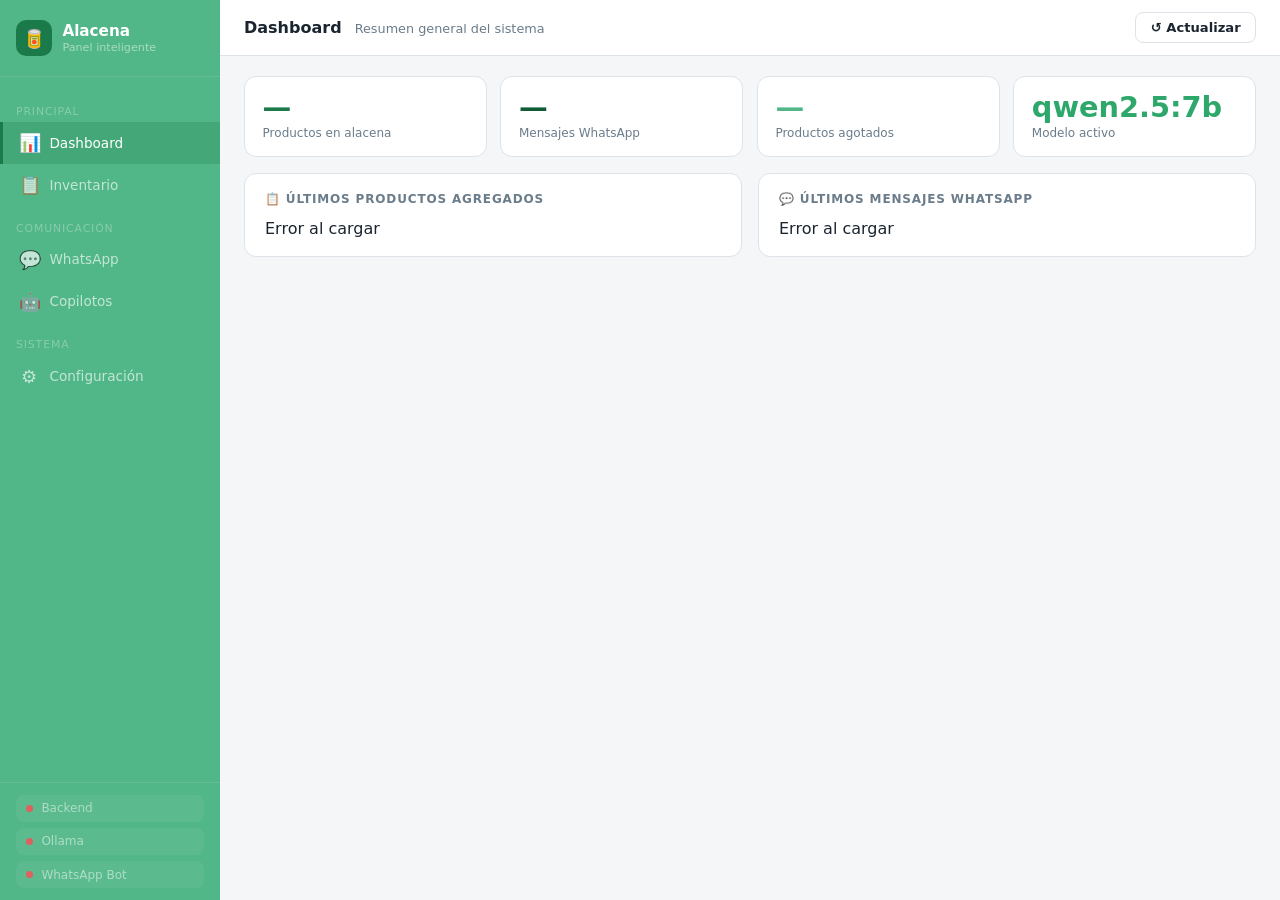
==== commit e1e879c7: "act fronted" ====
--- a/frontend/admin.html
+++ b/frontend/admin.html
@@ -1,127 +1,602 @@
 <!DOCTYPE html>
 <html lang="es">
 <head>
-  <meta charset="UTF-8" />
-  <meta name="viewport" content="width=device-width, initial-scale=1.0" />
-  <title>Alacena Inteligente — Copilotos</title>
-  <link rel="stylesheet" href="styles.css" />
+<meta charset="UTF-8"/>
+<meta name="viewport" content="width=device-width,initial-scale=1.0"/>
+<title>Alacena Inteligente — Dashboard</title>
+<style>
+:root{
+  --navy:#52b788;--orange:#1a7a4a;--yellow:#52b788;--green:#d8f3dc;--teal:#0f5c36;
+  --navy-light:#6bc49a;--orange-light:#2ea86a;--bg:#f4f6f8;--card:#fff;
+  --text:#1a2530;--muted:#6b7c8a;--border:#dde3e8;
+  --font:'Segoe UI',system-ui,sans-serif;--mono:'Consolas','Cascadia Code',monospace;
+}
+*{box-sizing:border-box;margin:0;padding:0}
+body{font-family:var(--font);background:var(--bg);color:var(--text);min-height:100vh;display:flex}
+
+/* SIDEBAR */
+.sidebar{width:220px;background:#52b788;flex-shrink:0;display:flex;flex-direction:column;min-height:100vh;position:sticky;top:0}
+.sidebar-logo{padding:1.25rem 1rem;display:flex;align-items:center;gap:.65rem;border-bottom:1px solid rgba(255,255,255,.1)}
+.logo-icon{width:36px;height:36px;background:#1a7a4a;border-radius:10px;display:flex;align-items:center;justify-content:center;font-size:18px;flex-shrink:0}
+.logo-text{color:#fff;font-size:.95rem;font-weight:700;line-height:1.2}
+.logo-sub{color:rgba(255,255,255,.5);font-size:.7rem;font-weight:400}
+.nav{flex:1;padding:.75rem 0}
+.nav-item{display:flex;align-items:center;gap:.65rem;padding:.65rem 1rem;color:rgba(255,255,255,.65);font-size:.85rem;cursor:pointer;transition:all .15s;border-left:3px solid transparent}
+.nav-item:hover{background:rgba(255,255,255,.07);color:#fff}
+.nav-item.active{background:rgba(26,122,74,.25);color:#fff;border-left-color:#1a7a4a}
+.nav-icon{font-size:18px;width:20px;text-align:center}
+.nav-section{padding:.5rem 1rem .25rem;color:rgba(255,255,255,.3);font-size:.68rem;text-transform:uppercase;letter-spacing:.08em;margin-top:.5rem}
+.sidebar-footer{padding:.75rem 1rem;border-top:1px solid rgba(255,255,255,.1)}
+.status-pill{display:flex;align-items:center;gap:.5rem;font-size:.75rem;color:rgba(255,255,255,.5);padding:.4rem .65rem;background:rgba(255,255,255,.05);border-radius:8px}
+.dot{width:7px;height:7px;border-radius:50%;background:#aaa;flex-shrink:0}
+.dot.on{background:#A0C382}
+.dot.off{background:#e06060}
+
+/* MAIN */
+.main{flex:1;display:flex;flex-direction:column;min-width:0}
+.topbar{background:var(--card);border-bottom:1px solid var(--border);padding:.75rem 1.5rem;display:flex;align-items:center;gap:1rem}
+.topbar-title{font-size:1rem;font-weight:700;color:var(--text)}
+.topbar-sub{font-size:.8rem;color:var(--muted);margin-left:.5rem}
+.topbar-right{margin-left:auto;display:flex;gap:.5rem}
+.btn{padding:.45rem .9rem;border:none;border-radius:8px;font:inherit;font-size:.82rem;font-weight:600;cursor:pointer;transition:opacity .15s}
+.btn:hover{opacity:.88}
+.btn-orange{background:#1a7a4a;color:#fff}
+.btn-outline{background:transparent;border:1.5px solid var(--border);color:var(--text)}
+.btn-teal{background:#0f5c36;color:#fff}
+.btn-red{background:#e05050;color:#fff}
+.btn-green{background:#52b788;color:#fff}
+
+/* CONTENT */
+.content{padding:1.25rem 1.5rem;flex:1;overflow-y:auto}
+.section{display:none}
+.section.active{display:block}
+
+/* CARDS */
+.card{background:var(--card);border:1px solid var(--border);border-radius:12px;padding:1.1rem 1.25rem;margin-bottom:1rem}
+.card-title{font-size:.75rem;font-weight:700;text-transform:uppercase;letter-spacing:.07em;color:var(--muted);margin-bottom:.85rem;display:flex;align-items:center;gap:.4rem}
+
+/* STATS GRID */
+.stats-grid{display:grid;grid-template-columns:repeat(4,1fr);gap:.85rem;margin-bottom:1rem}
+.stat{background:var(--card);border:1px solid var(--border);border-radius:12px;padding:1rem 1.1rem}
+.stat-val{font-size:1.8rem;font-weight:700;line-height:1;margin-bottom:.25rem}
+.stat-label{font-size:.75rem;color:var(--muted);font-weight:500}
+.stat-orange .stat-val{color:#1a7a4a}
+.stat-teal .stat-val{color:#0f5c36}
+.stat-green .stat-val{color:#52b788}
+.stat-yellow .stat-val{color:#2ea86a}
+
+/* INVENTORY TABLE */
+.inv-toolbar{display:flex;gap:.65rem;margin-bottom:.85rem;flex-wrap:wrap}
+.inv-toolbar input{flex:1;min-width:180px;padding:.5rem .75rem;border:1px solid var(--border);border-radius:8px;font:inherit;font-size:.85rem}
+.inv-toolbar input:focus{outline:2px solid var(--teal);outline-offset:1px}
+.table-wrap{overflow-x:auto}
+table{width:100%;border-collapse:collapse;font-size:.85rem}
+th{background:#f8fafb;padding:.6rem .85rem;text-align:left;font-size:.72rem;text-transform:uppercase;letter-spacing:.06em;color:var(--muted);border-bottom:1.5px solid var(--border)}
+td{padding:.65rem .85rem;border-bottom:1px solid var(--border);vertical-align:middle}
+tr:last-child td{border-bottom:none}
+tr:hover td{background:#fafbfc}
+.badge{display:inline-block;padding:.2rem .6rem;border-radius:20px;font-size:.72rem;font-weight:600}
+.badge-green{background:#eaf6e0;color:#3a6b15}
+.badge-orange{background:#fff0e6;color:#c05010}
+.badge-red{background:#fdeaea;color:#a02020}
+.icon-btn{background:none;border:none;cursor:pointer;padding:.3rem;border-radius:6px;color:var(--muted);font-size:16px}
+.icon-btn:hover{background:var(--bg);color:var(--text)}
+
+/* ADD FORM */
+.add-form{display:grid;grid-template-columns:1fr 1fr 1fr auto;gap:.65rem;align-items:end;margin-top:.85rem;padding-top:.85rem;border-top:1px solid var(--border)}
+.add-form label{font-size:.78rem;font-weight:600;color:var(--muted);display:block;margin-bottom:.3rem}
+.add-form input,.add-form select{width:100%;padding:.5rem .7rem;border:1px solid var(--border);border-radius:8px;font:inherit;font-size:.85rem}
+.add-form input:focus,.add-form select:focus{outline:2px solid var(--teal)}
+
+/* WHATSAPP HISTORY */
+.wa-list{display:flex;flex-direction:column;gap:.75rem;max-height:520px;overflow-y:auto}
+.wa-item{border:1px solid var(--border);border-radius:10px;overflow:hidden}
+.wa-user-row{background:#f0f7f5;padding:.55rem .85rem;display:flex;align-items:center;gap:.5rem}
+.wa-num{font-size:.72rem;color:var(--teal);font-weight:700;text-transform:uppercase;letter-spacing:.04em}
+.wa-msg{font-size:.85rem;color:var(--text);margin-left:.3rem}
+.wa-bot-row{background:var(--card);padding:.55rem .85rem}
+.wa-bot-label{font-size:.7rem;color:var(--orange);font-weight:700;text-transform:uppercase;letter-spacing:.04em;margin-bottom:.25rem}
+.wa-bot-text{font-size:.83rem;color:var(--muted);line-height:1.4;white-space:pre-wrap}
+.wa-empty{text-align:center;color:var(--muted);padding:2rem;font-size:.9rem}
+
+/* CHAT / COPILOTOS */
+.chat-layout{display:grid;grid-template-columns:260px 1fr;gap:1rem}
+.profile-list{display:flex;flex-direction:column;gap:.5rem}
+.profile-card{border:1.5px solid var(--border);border-radius:10px;padding:.75rem .85rem;cursor:pointer;transition:all .15s}
+.profile-card:hover{border-color:var(--orange)}
+.profile-card.active{border-color:var(--orange);background:#fff8f4}
+.profile-name{font-size:.88rem;font-weight:700;margin-bottom:.2rem}
+.profile-desc{font-size:.75rem;color:var(--muted);line-height:1.4}
+.chat-area{background:#f3f5f7;border-radius:10px;padding:.75rem;min-height:360px;max-height:420px;overflow-y:auto;display:flex;flex-direction:column;gap:.65rem}
+.bubble{max-width:85%;padding:.65rem .9rem;border-radius:12px;font-size:.88rem;line-height:1.5;white-space:pre-wrap}
+.bubble-user{align-self:flex-end;background:#1a7a4a;color:#fff;border-bottom-right-radius:4px}
+.bubble-bot{align-self:flex-start;background:var(--card);border:1px solid var(--border);border-bottom-left-radius:4px}
+.bubble-error{align-self:flex-start;background:#fdeaea;border:1px solid #f5b5b5;color:#a02020}
+.bubble-label{font-size:.68rem;font-weight:700;opacity:.6;margin-bottom:.25rem;display:block}
+.thinking{align-self:flex-start;font-size:.78rem;color:var(--muted);padding:.45rem .75rem;background:var(--card);border:1px solid var(--border);border-radius:10px;animation:pulse 1.2s infinite}
+@keyframes pulse{0%,100%{opacity:1}50%{opacity:.4}}
+.chat-form{display:flex;gap:.65rem;margin-top:.75rem}
+.chat-form textarea{flex:1;padding:.6rem .8rem;border:1px solid var(--border);border-radius:8px;font:inherit;font-size:.85rem;resize:none;min-height:52px}
+.chat-form textarea:focus{outline:2px solid var(--orange)}
+
+/* METRICS BAR */
+.metrics-bar{display:grid;grid-template-columns:repeat(4,1fr);gap:.5rem;margin-top:.75rem}
+.mcard{background:var(--bg);border:1px solid var(--border);border-radius:8px;padding:.5rem .65rem}
+.mcard-label{font-size:.65rem;text-transform:uppercase;letter-spacing:.05em;color:var(--muted);margin-bottom:.15rem}
+.mcard-val{font-family:var(--mono);font-size:.9rem;font-weight:700;color:var(--teal)}
+
+/* CONFIG */
+.config-grid{display:grid;grid-template-columns:1fr 1fr;gap:1rem}
+.profile-editor{background:var(--card);border:1px solid var(--border);border-radius:12px;padding:1.1rem}
+.profile-editor h3{font-size:.85rem;font-weight:700;margin-bottom:.85rem;display:flex;align-items:center;gap:.4rem}
+.profile-editor textarea{width:100%;padding:.6rem .75rem;border:1px solid var(--border);border-radius:8px;font:inherit;font-size:.82rem;resize:vertical;min-height:140px}
+.profile-editor textarea:focus{outline:2px solid var(--teal)}
+.slider-row{display:flex;align-items:center;gap:.65rem;margin-top:.35rem}
+.slider-row input[type=range]{flex:1;accent-color:var(--orange)}
+.slider-val{font-family:var(--mono);font-size:.8rem;font-weight:700;color:var(--orange);min-width:32px;text-align:right}
+.form-label{font-size:.78rem;font-weight:600;color:var(--muted);display:block;margin:.75rem 0 .3rem}
+</style>
 </head>
 <body>
-  <main class="app">
-    <section class="header">
-      <div class="header-logo">🥫</div>
-      <div>
-        <h1>Alacena Inteligente</h1>
-        <p>Copilotos especializados con Ollama — elige un perfil y conversa con tu asistente</p>
+
+<!-- SIDEBAR -->
+<nav class="sidebar">
+  <div class="sidebar-logo">
+    <div class="logo-icon">🥫</div>
+    <div>
+      <div class="logo-text">Alacena</div>
+      <div class="logo-sub">Panel inteligente</div>
+    </div>
+  </div>
+  <div class="nav">
+    <div class="nav-section">Principal</div>
+    <div class="nav-item active" onclick="showSection('dashboard',this)">
+      <span class="nav-icon">📊</span> Dashboard
+    </div>
+    <div class="nav-item" onclick="showSection('inventario',this)">
+      <span class="nav-icon">📋</span> Inventario
+    </div>
+    <div class="nav-section">Comunicación</div>
+    <div class="nav-item" onclick="showSection('whatsapp',this)">
+      <span class="nav-icon">💬</span> WhatsApp
+    </div>
+    <div class="nav-item" onclick="showSection('copilotos',this)">
+      <span class="nav-icon">🤖</span> Copilotos
+    </div>
+    <div class="nav-section">Sistema</div>
+    <div class="nav-item" onclick="showSection('config',this)">
+      <span class="nav-icon">⚙️</span> Configuración
+    </div>
+  </div>
+  <div class="sidebar-footer">
+    <div class="status-pill">
+      <span class="dot" id="dotBackend"></span> Backend
+    </div>
+    <div class="status-pill" style="margin-top:.4rem">
+      <span class="dot" id="dotOllama"></span> Ollama
+    </div>
+    <div class="status-pill" style="margin-top:.4rem">
+      <span class="dot" id="dotWA"></span> WhatsApp Bot
+    </div>
+  </div>
+</nav>
+
+<!-- MAIN -->
+<div class="main">
+  <div class="topbar">
+    <div>
+      <span class="topbar-title" id="topbarTitle">Dashboard</span>
+      <span class="topbar-sub" id="topbarSub">Resumen general del sistema</span>
+    </div>
+    <div class="topbar-right">
+      <button class="btn btn-outline" onclick="refreshAll()">↺ Actualizar</button>
+    </div>
+  </div>
+
+  <div class="content">
+
+    <!-- ── DASHBOARD ── -->
+    <div class="section active" id="sec-dashboard">
+      <div class="stats-grid">
+        <div class="stat stat-orange"><div class="stat-val" id="st-productos">—</div><div class="stat-label">Productos en alacena</div></div>
+        <div class="stat stat-teal"><div class="stat-val" id="st-mensajes">—</div><div class="stat-label">Mensajes WhatsApp</div></div>
+        <div class="stat stat-green"><div class="stat-val" id="st-agotados">—</div><div class="stat-label">Productos agotados</div></div>
+        <div class="stat stat-yellow"><div class="stat-val" id="st-model">qwen2.5:7b</div><div class="stat-label">Modelo activo</div></div>
       </div>
-    </section>
-
-    <section class="layout">
-      <!-- CONFIGURACIÓN -->
-      <aside class="controls">
-        <h2>Configuración</h2>
-
-        <label>
-          Modelo
-          <select id="model">
-            <option value="llama3.2:3b">llama3.2:3b</option>
-            <option value="gemma3:4b">gemma3:4b</option>
-            <option value="qwen2.5:7b" selected>qwen2.5:7b</option>
-            <option value="mistral:7b">mistral:7b</option>
-            <option value="phi4-mini">phi4-mini</option>
-            <option value="tinyllama:1.1b-chat-v1-q8_0">tinyllama 1.1b</option>
-          </select>
-        </label>
-
-        <label>
-          Perfil de copiloto
-          <select id="copilot_profile">
-            <option value="generico">🤖 Asistente genérico</option>
-            <option value="administrador">📋 Administrador de alacena</option>
-            <option value="nutriologo">🥗 Nutriólogo virtual</option>
-            <option value="comprador">🛒 Asistente de compras</option>
-          </select>
-        </label>
-
-        <button id="loadProfileBtn" type="button">↺ Cargar plantilla del perfil</button>
-
-        <label>
-          System prompt
-          <textarea id="system_prompt" rows="10" placeholder="Cargando perfil..."></textarea>
-        </label>
-
-        <label>
-          Temperatura
-          <div class="slider-row">
-            <input id="temperature" type="range" min="0" max="1.2" step="0.05" value="0.7"
-              oninput="document.getElementById('tempVal').textContent=parseFloat(this.value).toFixed(2)">
-            <span id="tempVal" class="slider-val">0.70</span>
-          </div>
-        </label>
-
-        <label>
-          Top-p
-          <div class="slider-row">
-            <input id="top_p" type="range" min="0.1" max="1" step="0.05" value="0.9"
-              oninput="document.getElementById('topPVal').textContent=parseFloat(this.value).toFixed(2)">
-            <span id="topPVal" class="slider-val">0.90</span>
-          </div>
-        </label>
-
-        <label>
-          Repeat penalty
-          <div class="slider-row">
-            <input id="repeat_penalty" type="range" min="1" max="2" step="0.05" value="1.1"
-              oninput="document.getElementById('rpVal').textContent=parseFloat(this.value).toFixed(2)">
-            <span id="rpVal" class="slider-val">1.10</span>
-          </div>
-        </label>
-
-        <label>
-          Tokens máximos
-          <input id="num_predict" type="number" min="20" max="1000" step="10" value="180" />
-        </label>
-
-        <label>
-          Contexto
-          <select id="num_ctx">
-            <option value="2048">2 048</option>
-            <option value="4096" selected>4 096</option>
-            <option value="8192">8 192</option>
-          </select>
-        </label>
-
-        <button id="clearBtn" type="button">🗑 Limpiar conversación</button>
-      </aside>
-
-      <!-- CHAT -->
-      <section class="chat-panel">
-        <div class="comparison-note">
-          <strong>💡 Prueba sugerida:</strong>
-          Usa el mismo prompt con el perfil <em>Asistente genérico</em> y luego con un perfil especializado para comparar las respuestas.
-        </div>
-
-        <div id="chat" class="chat"></div>
-
-        <form id="chatForm" class="chat-form">
-          <textarea id="message" rows="3"
-            placeholder="Ej: ¿Qué puedo cocinar hoy? / ¿Qué me falta comprar? / Dame una receta balanceada..."
-            required></textarea>
-          <button id="sendBtn" type="submit">Enviar →</button>
-        </form>
-
-        <!-- MÉTRICAS -->
-        <section class="metrics">
-          <h2>Métricas de la última respuesta</h2>
-          <div id="profileInfo" class="profile-info">Sin perfil usado todavía</div>
-          <div id="metricsGrid" class="metrics-grid">
-            <span class="no-data">Sin datos todavía</span>
-          </div>
-        </section>
-      </section>
-    </section>
-  </main>
-
-  <script src="app.js"></script>
+      <div style="display:grid;grid-template-columns:1fr 1fr;gap:1rem">
+        <div class="card">
+          <div class="card-title">📋 Últimos productos agregados</div>
+          <div id="dash-inv">Cargando...</div>
+        </div>
+        <div class="card">
+          <div class="card-title">💬 Últimos mensajes WhatsApp</div>
+          <div id="dash-wa">Cargando...</div>
+        </div>
+      </div>
+    </div>
+
+    <!-- ── INVENTARIO ── -->
+    <div class="section" id="sec-inventario">
+      <div class="card">
+        <div class="card-title">📋 Inventario de la alacena</div>
+        <div class="inv-toolbar">
+          <input type="text" id="invSearch" placeholder="Buscar producto..." oninput="filterInventory()">
+          <button class="btn btn-teal" onclick="loadInventory()">↺ Recargar</button>
+        </div>
+        <div class="table-wrap">
+          <table>
+            <thead>
+              <tr><th>ID</th><th>Producto</th><th>Cantidad</th><th>Fuente</th><th>Última actualización</th><th>Estado</th><th>Acciones</th></tr>
+            </thead>
+            <tbody id="invBody">
+              <tr><td colspan="7" style="text-align:center;color:var(--muted);padding:1.5rem">Cargando inventario...</td></tr>
+            </tbody>
+          </table>
+        </div>
+        <div class="add-form" id="addForm">
+          <div>
+            <label>Producto</label>
+            <input type="text" id="addNombre" placeholder="ej. tomates">
+          </div>
+          <div>
+            <label>Cantidad</label>
+            <input type="number" id="addCantidad" value="1" min="1">
+          </div>
+          <div>
+            <label>Fuente</label>
+            <select id="addFuente">
+              <option value="manual">Manual</option>
+              <option value="whatsapp">WhatsApp</option>
+              <option value="camara">Cámara</option>
+            </select>
+          </div>
+          <div>
+            <label>&nbsp;</label>
+            <button class="btn btn-orange" onclick="addProduct()">+ Agregar</button>
+          </div>
+        </div>
+      </div>
+    </div>
+
+    <!-- ── WHATSAPP ── -->
+    <div class="section" id="sec-whatsapp">
+      <div class="card">
+        <div class="card-title">💬 Historial de mensajes WhatsApp
+          <button class="btn btn-outline" style="margin-left:auto;font-size:.75rem;padding:.3rem .7rem" onclick="loadWA()">↺ Actualizar</button>
+        </div>
+        <div class="wa-list" id="waList">
+          <div class="wa-empty">Cargando mensajes...</div>
+        </div>
+      </div>
+    </div>
+
+    <!-- ── COPILOTOS ── -->
+    <div class="section" id="sec-copilotos">
+      <div class="chat-layout">
+        <div>
+          <div class="card-title" style="margin-bottom:.65rem">Perfil de copiloto</div>
+          <div class="profile-list" id="profileList"></div>
+          <div style="margin-top:1rem">
+            <div class="card-title">Modelo</div>
+            <select id="chatModel" style="width:100%;padding:.5rem;border:1px solid var(--border);border-radius:8px;font:inherit;font-size:.83rem">
+              <option value="llama3.2:3b">llama3.2:3b</option>
+              <option value="gemma3:4b">gemma3:4b</option>
+              <option value="qwen2.5:7b" selected>qwen2.5:7b</option>
+              <option value="mistral:7b">mistral:7b</option>
+              <option value="phi4-mini">phi4-mini</option>
+            </select>
+          </div>
+        </div>
+        <div>
+          <div class="chat-area" id="chatArea"></div>
+          <div class="chat-form">
+            <textarea id="chatMsg" rows="2" placeholder="Escribe tu mensaje..."></textarea>
+            <button class="btn btn-orange" id="chatSend" onclick="sendChat()">Enviar →</button>
+          </div>
+          <div class="metrics-bar" id="chatMetrics" style="display:none">
+            <div class="mcard"><div class="mcard-label">Tiempo</div><div class="mcard-val" id="m-time">—</div></div>
+            <div class="mcard"><div class="mcard-label">Tokens/s</div><div class="mcard-val" id="m-tps">—</div></div>
+            <div class="mcard"><div class="mcard-label">Tokens entrada</div><div class="mcard-val" id="m-in">—</div></div>
+            <div class="mcard"><div class="mcard-label">Tokens salida</div><div class="mcard-val" id="m-out">—</div></div>
+          </div>
+        </div>
+      </div>
+    </div>
+
+    <!-- ── CONFIG ── -->
+    <div class="section" id="sec-config">
+      <div class="card" style="margin-bottom:1rem">
+        <div class="card-title">⚙️ Parámetros del modelo</div>
+        <div style="display:grid;grid-template-columns:1fr 1fr 1fr;gap:1rem">
+          <div>
+            <label class="form-label">Temperature</label>
+            <div class="slider-row">
+              <input type="range" id="cfgTemp" min="0" max="1.2" step="0.05" value="0.7" oninput="document.getElementById('cfgTempVal').textContent=parseFloat(this.value).toFixed(2)">
+              <span class="slider-val" id="cfgTempVal">0.70</span>
+            </div>
+          </div>
+          <div>
+            <label class="form-label">Top-p</label>
+            <div class="slider-row">
+              <input type="range" id="cfgTopP" min="0.1" max="1" step="0.05" value="0.9" oninput="document.getElementById('cfgTopPVal').textContent=parseFloat(this.value).toFixed(2)">
+              <span class="slider-val" id="cfgTopPVal">0.90</span>
+            </div>
+          </div>
+          <div>
+            <label class="form-label">Repeat penalty</label>
+            <div class="slider-row">
+              <input type="range" id="cfgRP" min="1" max="2" step="0.05" value="1.1" oninput="document.getElementById('cfgRPVal').textContent=parseFloat(this.value).toFixed(2)">
+              <span class="slider-val" id="cfgRPVal">1.10</span>
+            </div>
+          </div>
+          <div>
+            <label class="form-label">Tokens máximos</label>
+            <input type="number" id="cfgPredict" value="180" min="20" max="1000" step="10" style="width:100%;padding:.5rem;border:1px solid var(--border);border-radius:8px;font:inherit;font-size:.85rem">
+          </div>
+          <div>
+            <label class="form-label">Contexto</label>
+            <select id="cfgCtx" style="width:100%;padding:.5rem;border:1px solid var(--border);border-radius:8px;font:inherit;font-size:.85rem">
+              <option value="2048">2 048</option>
+              <option value="4096" selected>4 096</option>
+              <option value="8192">8 192</option>
+            </select>
+          </div>
+        </div>
+      </div>
+      <div class="card-title" style="margin-bottom:.75rem">System prompts de los perfiles</div>
+      <div class="config-grid" id="profileEditors"></div>
+    </div>
+
+  </div>
+</div>
+
+<script>
+const API = 'http://127.0.0.1:8000';
+let profiles = {};
+let inventory = [];
+let activeProfile = 'generico';
+
+function escH(t){ return String(t).replace(/&/g,'&amp;').replace(/</g,'&lt;').replace(/>/g,'&gt;').replace(/\n/g,'<br>'); }
+
+// ── NAV ───────────────────────────────────────────────
+const titles = {
+  dashboard: ['Dashboard','Resumen general del sistema'],
+  inventario: ['Inventario','Gestión de productos'],
+  whatsapp: ['WhatsApp','Historial de mensajes'],
+  copilotos: ['Copilotos','Chat con agentes especializados'],
+  config: ['Configuración','Parámetros y system prompts'],
+};
+
+function showSection(id, el) {
+  document.querySelectorAll('.section').forEach(s=>s.classList.remove('active'));
+  document.querySelectorAll('.nav-item').forEach(n=>n.classList.remove('active'));
+  document.getElementById('sec-'+id).classList.add('active');
+  el.classList.add('active');
+  document.getElementById('topbarTitle').textContent = titles[id][0];
+  document.getElementById('topbarSub').textContent = titles[id][1];
+  if(id==='inventario') loadInventory();
+  if(id==='whatsapp') loadWA();
+  if(id==='dashboard') loadDashboard();
+}
+
+// ── STATUS ────────────────────────────────────────────
+async function checkStatus(){
+  try{
+    const r = await fetch(`${API}/`);
+    document.getElementById('dotBackend').className = r.ok ? 'dot on' : 'dot off';
+  }catch{ document.getElementById('dotBackend').className='dot off'; }
+  try{
+    const r = await fetch('http://localhost:11434/api/tags');
+    document.getElementById('dotOllama').className = r.ok ? 'dot on' : 'dot off';
+  }catch{ document.getElementById('dotOllama').className='dot off'; }
+  try{
+    const r = await fetch(`${API}/chat/historial`);
+    document.getElementById('dotWA').className = r.ok ? 'dot on' : 'dot off';
+  }catch{ document.getElementById('dotWA').className='dot off'; }
+}
+
+// ── DASHBOARD ─────────────────────────────────────────
+async function loadDashboard(){
+  try{
+    const inv = await (await fetch(`${API}/inventory/db`)).json();
+    const items = inv.inventory || [];
+    document.getElementById('st-productos').textContent = items.length;
+    const agotados = items.filter(i=>i.quantity<=1).length;
+    document.getElementById('st-agotados').textContent = agotados;
+    document.getElementById('dash-inv').innerHTML = items.slice(-5).reverse().map(i=>`
+      <div style="display:flex;justify-content:space-between;padding:.4rem 0;border-bottom:1px solid var(--border);font-size:.83rem">
+        <span>${escH(i.name)}</span>
+        <span style="color:var(--muted)">x${i.quantity}</span>
+      </div>`).join('') || '<div style="color:var(--muted);font-size:.83rem">Sin productos</div>';
+  }catch(e){ document.getElementById('dash-inv').textContent='Error al cargar'; }
+  try{
+    const wa = await (await fetch(`${API}/chat/historial`)).json();
+    const msgs = wa.mensajes || [];
+    document.getElementById('st-mensajes').textContent = msgs.length;
+    document.getElementById('dash-wa').innerHTML = msgs.slice(-4).reverse().map(m=>`
+      <div style="padding:.4rem 0;border-bottom:1px solid var(--border);font-size:.82rem">
+        <div style="color:var(--teal);font-size:.7rem;font-weight:700;margin-bottom:.15rem">USUARIO</div>
+        <div style="white-space:nowrap;overflow:hidden;text-overflow:ellipsis">${escH(m.mensaje)}</div>
+      </div>`).join('') || '<div style="color:var(--muted);font-size:.83rem">Sin mensajes</div>';
+  }catch(e){ document.getElementById('dash-wa').textContent='Error al cargar'; }
+}
+
+// ── INVENTORY ─────────────────────────────────────────
+async function loadInventory(){
+  try{
+    const r = await fetch(`${API}/inventory/db`);
+    const data = await r.json();
+    inventory = data.inventory || [];
+    renderInventory(inventory);
+  }catch(e){ document.getElementById('invBody').innerHTML='<tr><td colspan="7" style="text-align:center;color:var(--muted);padding:1.5rem">Error al cargar inventario</td></tr>'; }
+}
+
+function renderInventory(items){
+  const tbody = document.getElementById('invBody');
+  if(!items.length){ tbody.innerHTML='<tr><td colspan="7" style="text-align:center;color:var(--muted);padding:1.5rem">Inventario vacío</td></tr>'; return; }
+  tbody.innerHTML = items.map(i=>{
+    const badge = i.quantity<=0 ? '<span class="badge badge-red">Agotado</span>'
+      : i.quantity<=2 ? '<span class="badge badge-orange">Bajo</span>'
+      : '<span class="badge badge-green">OK</span>';
+    return `<tr>
+      <td style="color:var(--muted);font-size:.8rem">${i.id}</td>
+      <td><strong>${escH(i.name)}</strong></td>
+      <td>${i.quantity}</td>
+      <td><span class="badge badge-green" style="background:#e8f0fe;color:#2040a0">${escH(i.source||'—')}</span></td>
+      <td style="color:var(--muted);font-size:.78rem">${i.last_update||'—'}</td>
+      <td>${badge}</td>
+      <td>
+        <button class="icon-btn" onclick="removeProduct('${escH(i.name)}')" title="Quitar 1 unidad">🗑</button>
+      </td>
+    </tr>`;
+  }).join('');
+}
+
+function filterInventory(){
+  const q = document.getElementById('invSearch').value.toLowerCase();
+  renderInventory(inventory.filter(i=>i.name.toLowerCase().includes(q)));
+}
+
+async function addProduct(){
+  const nombre = document.getElementById('addNombre').value.trim();
+  const cantidad = parseInt(document.getElementById('addCantidad').value)||1;
+  const fuente = document.getElementById('addFuente').value;
+  if(!nombre) return alert('Escribe el nombre del producto');
+  try{
+    const r = await fetch(`${API}/inventory/add`,{method:'POST',headers:{'Content-Type':'application/json'},body:JSON.stringify({nombre,cantidad,fuente})});
+    if(r.ok){ document.getElementById('addNombre').value=''; loadInventory(); }
+    else alert('Error al agregar producto');
+  }catch(e){ alert('Error de conexión'); }
+}
+
+async function removeProduct(name){
+  if(!confirm(`¿Quitar 1 unidad de "${name}"?`)) return;
+  try{
+    const r = await fetch(`${API}/inventory/remove`,{method:'POST',headers:{'Content-Type':'application/json'},body:JSON.stringify({nombre:name,cantidad:1,fuente:'manual'})});
+    if(r.ok) loadInventory();
+    else alert('Error al quitar producto');
+  }catch(e){ alert('Error de conexión'); }
+}
+
+// ── WHATSAPP ──────────────────────────────────────────
+async function loadWA(){
+  const list = document.getElementById('waList');
+  list.innerHTML='<div class="wa-empty">Cargando...</div>';
+  try{
+    const r = await fetch(`${API}/chat/historial`);
+    const data = await r.json();
+    const msgs = (data.mensajes||[]).slice().reverse().slice(0,30);
+    if(!msgs.length){ list.innerHTML='<div class="wa-empty">No hay mensajes aún</div>'; return; }
+    list.innerHTML = msgs.map(m=>`
+      <div class="wa-item">
+        <div class="wa-user-row">
+          <span class="wa-num">👤 Usuario</span>
+          <span class="wa-msg">${escH(m.mensaje)}</span>
+        </div>
+        <div class="wa-bot-row">
+          <div class="wa-bot-label">🤖 Bot</div>
+          <div class="wa-bot-text">${m.respuesta ? escH(m.respuesta) : '<em style="opacity:.5">Sin respuesta registrada</em>'}</div>
+        </div>
+      </div>`).join('');
+  }catch(e){ list.innerHTML='<div class="wa-empty" style="color:#a02020">Error al cargar historial</div>'; }
+}
+
+// ── COPILOTOS ─────────────────────────────────────────
+async function loadProfiles(){
+  try{
+    const r = await fetch(`${API}/profiles`);
+    profiles = await r.json();
+    renderProfileList();
+    renderProfileEditors();
+  }catch(e){ console.error('No se pudieron cargar perfiles'); }
+}
+
+function renderProfileList(){
+  const icons = {generico:'🤖',administrador:'📋',nutriologo:'🥗',comprador:'🛒'};
+  document.getElementById('profileList').innerHTML = Object.entries(profiles).map(([id,p])=>`
+    <div class="profile-card ${id===activeProfile?'active':''}" onclick="selectProfile('${id}')">
+      <div class="profile-name">${icons[id]||'🤖'} ${escH(p.label)}</div>
+    </div>`).join('');
+}
+
+function selectProfile(id){
+  activeProfile = id;
+  renderProfileList();
+}
+
+function renderProfileEditors(){
+  document.getElementById('profileEditors').innerHTML = Object.entries(profiles).map(([id,p])=>`
+    <div class="profile-editor">
+      <h3>${escH(p.label)}</h3>
+      <textarea id="prompt-${id}" rows="7">${escH(p.system_prompt)}</textarea>
+      <button class="btn btn-teal" style="margin-top:.65rem;width:auto;padding:.4rem .9rem;font-size:.8rem" onclick="savePrompt('${id}')">Guardar</button>
+    </div>`).join('');
+}
+
+function savePrompt(id){
+  if(profiles[id]) profiles[id].system_prompt = document.getElementById(`prompt-${id}`).value;
+  alert(`System prompt de "${profiles[id].label}" actualizado localmente.`);
+}
+
+function addChatBubble(role,text,type){
+  const div = document.createElement('div');
+  div.className=`bubble bubble-${type}`;
+  div.innerHTML=`<span class="bubble-label">${escH(role)}</span>${escH(text)}`;
+  document.getElementById('chatArea').appendChild(div);
+  document.getElementById('chatArea').scrollTop=9999;
+}
+
+function addThinking(){
+  const el=document.createElement('div');el.className='thinking';el.textContent='Generando respuesta...';el.id='thinking';
+  document.getElementById('chatArea').appendChild(el);document.getElementById('chatArea').scrollTop=9999;
+}
+function removeThinking(){ const el=document.getElementById('thinking');if(el)el.remove(); }
+
+async function sendChat(){
+  const msg = document.getElementById('chatMsg').value.trim();
+  if(!msg) return;
+  addChatBubble('Tú',msg,'user');
+  document.getElementById('chatMsg').value='';
+  document.getElementById('chatSend').disabled=true;
+  addThinking();
+  const p = profiles[activeProfile]||{};
+  const payload={
+    message:msg,model:document.getElementById('chatModel').value,
+    copilot_profile:activeProfile,
+    system_prompt:document.getElementById(`prompt-${activeProfile}`)?.value||p.system_prompt||'',
+    temperature:parseFloat(document.getElementById('cfgTemp').value),
+    top_p:parseFloat(document.getElementById('cfgTopP').value),
+    num_predict:parseInt(document.getElementById('cfgPredict').value),
+    num_ctx:parseInt(document.getElementById('cfgCtx').value),
+    repeat_penalty:parseFloat(document.getElementById('cfgRP').value),
+  };
+  try{
+    const r=await fetch(`${API}/chat/admin`,{method:'POST',headers:{'Content-Type':'application/json'},body:JSON.stringify(payload)});
+    const data=await r.json();removeThinking();
+    if(!r.ok) throw new Error(data.detail||'Error del backend');
+    addChatBubble(`Copiloto — ${data.copilot_label}`,data.reply,'bot');
+    const m=data.metrics;
+    document.getElementById('m-time').textContent=m.wall_time_s.toFixed(2)+' s';
+    document.getElementById('m-tps').textContent=m.tokens_per_second.toFixed(1);
+    document.getElementById('m-in').textContent=m.prompt_eval_count;
+    document.getElementById('m-out').textContent=m.eval_count;
+    document.getElementById('chatMetrics').style.display='grid';
+  }catch(e){ removeThinking();addChatBubble('Error',e.message,'error'); }
+  finally{ document.getElementById('chatSend').disabled=false; }
+}
+
+document.addEventListener('keydown',e=>{
+  if(e.target.id==='chatMsg'&&e.key==='Enter'&&!e.shiftKey){e.preventDefault();sendChat();}
+});
+
+function refreshAll(){ checkStatus();loadDashboard();loadInventory();loadWA(); }
+
+// ── INIT ──────────────────────────────────────────────
+checkStatus();
+loadProfiles();
+loadDashboard();
+setInterval(checkStatus,10000);
+setInterval(()=>{ if(document.getElementById('sec-whatsapp').classList.contains('active')) loadWA(); },15000);
+</script>
 </body>
 </html>
